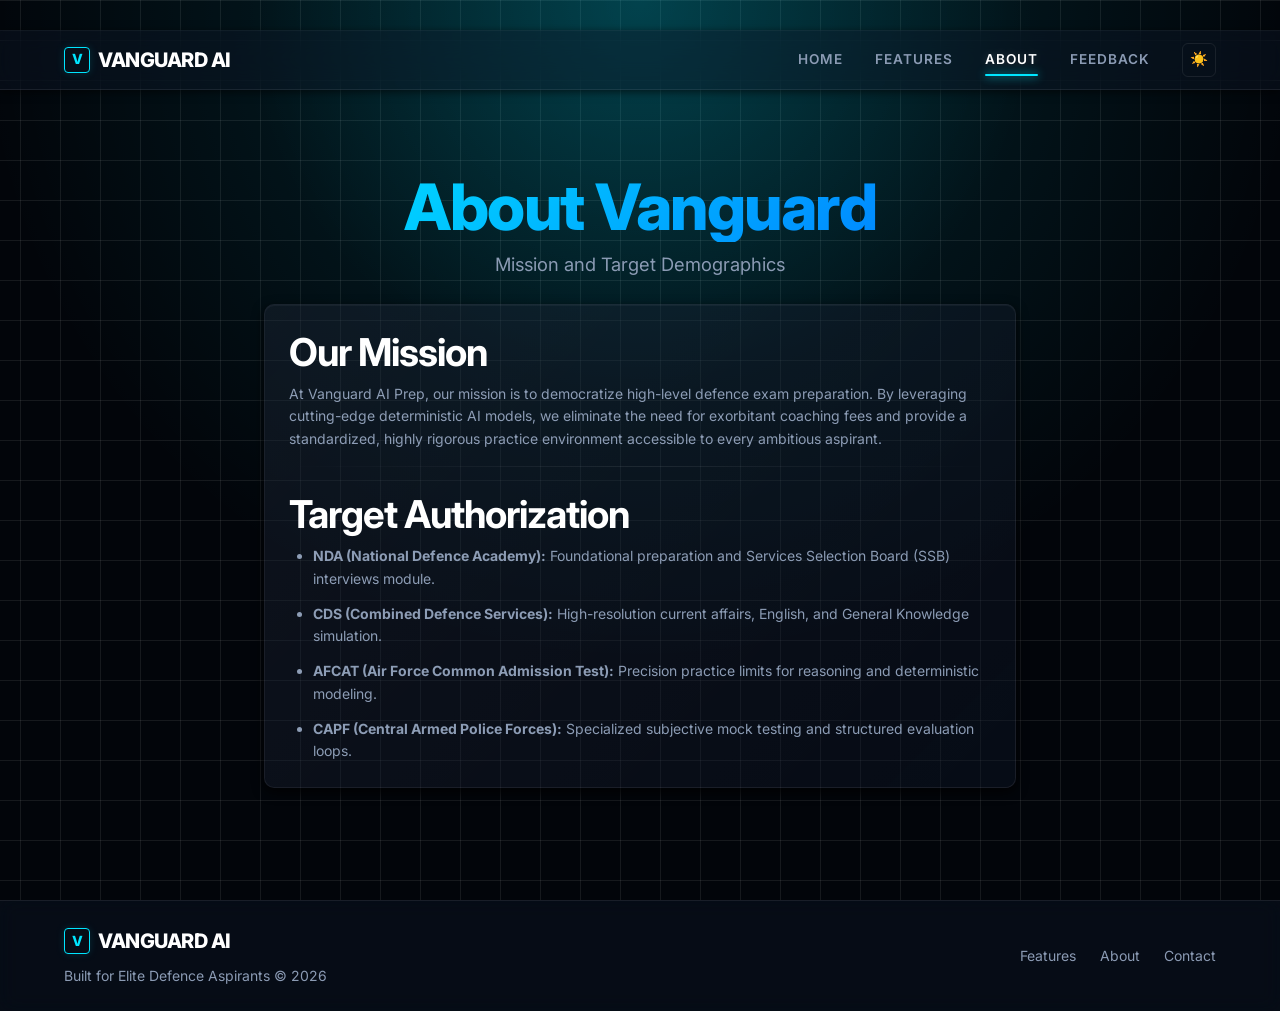
==== about.html @ e6aac175 "added full website files" ====
<!DOCTYPE html>
<html lang="en" data-theme="dark">
<head>
    <meta charset="UTF-8">
    <meta name="viewport" content="width=device-width, initial-scale=1.0">
    <title>About - Vanguard AI Prep</title>
    <link rel="preconnect" href="https://fonts.googleapis.com">
    <link rel="preconnect" href="https://fonts.gstatic.com" crossorigin>
    <link href="https://fonts.googleapis.com/css2?family=Inter:wght@400;500;600;700;800;900&display=swap" rel="stylesheet">
    <link rel="stylesheet" href="css/style.css">
    <link rel="stylesheet" href="css/components.css">
    <script>
        const theme = localStorage.getItem('vanguard_theme') || 'dark';
        document.documentElement.setAttribute('data-theme', theme);
    </script>
</head>
<body>
    <header class="navbar">
        <div class="container navbar-inner">
            <a href="index.html" class="logo">
                <span class="logo-icon">V</span> Vanguard AI
            </a>
            <div class="flex-center" style="gap: 2rem;">
                <nav class="nav-links">
                    <a href="index.html">Home</a>
                    <a href="features.html">Features</a>
                    <a href="about.html" class="active">About</a>
                    <a href="feedback.html">Feedback</a>
                </nav>
                <div class="flex-center" style="gap: 1rem;">
                    <button id="theme-toggle" class="theme-toggle-btn" aria-label="Toggle Dark/Light Mode">☀️</button>
                    <button class="menu-toggle" aria-label="Toggle menu" id="mobile-menu-btn">
                        <span></span><span></span><span></span>
                    </button>
                </div>
            </div>
        </div>
    </header>

    <nav class="nav-mobile" id="mobile-nav">
        <a href="index.html">Home</a>
        <a href="features.html">Features</a>
        <a href="about.html" class="active">About</a>
        <a href="feedback.html">Feedback</a>
    </nav>

    <main class="min-h-screen flex-center" style="padding-top: var(--space-xl); padding-bottom: var(--space-xl);">
        <div class="hero-glow"></div>
        <div class="container max-w-lg mx-auto fade-in-section">
            <h1 class="hero-title text-center text-gradient" style="margin-bottom: var(--space-xs);">About Vanguard</h1>
            <p class="hero-subtitle text-center">Mission and Target Demographics</p>

            <div class="card my-lg card-hover" style="margin-top: var(--space-md);">
                <h2>Our Mission</h2>
                <p class="text-muted mb-sm text-sm">At Vanguard AI Prep, our mission is to democratize high-level defence exam preparation. By leveraging cutting-edge deterministic AI models, we eliminate the need for exorbitant coaching fees and provide a standardized, highly rigorous practice environment accessible to every ambitious aspirant.</p>

                <div class="divider"></div>

                <h2 class="mt-md">Target Authorization</h2>
                <ul class="text-muted text-sm" style="list-style-position: outside; padding-left: 1.5rem; display: flex; flex-direction: column; gap: 0.8rem;">
                    <li><strong>NDA (National Defence Academy):</strong> Foundational preparation and Services Selection Board (SSB) interviews module.</li>
                    <li><strong>CDS (Combined Defence Services):</strong> High-resolution current affairs, English, and General Knowledge simulation.</li>
                    <li><strong>AFCAT (Air Force Common Admission Test):</strong> Precision practice limits for reasoning and deterministic modeling.</li>
                    <li><strong>CAPF (Central Armed Police Forces):</strong> Specialized subjective mock testing and structured evaluation loops.</li>
                </ul>
            </div>
        </div>
    </main>

    <footer class="footer mt-lg">
        <div class="container flex-between" style="flex-wrap: wrap; gap: var(--space-md);">
            <div>
                <a href="index.html" class="logo" style="margin-bottom: 0.5rem;">
                    <span class="logo-icon">V</span> Vanguard AI
                </a>
                <p class="text-muted text-sm border-0">Built for Elite Defence Aspirants &copy; 2026</p>
            </div>
            <div class="flex-center" style="gap: 1.5rem;">
                <a href="features.html" class="text-muted text-sm hover-underline">Features</a>
                <a href="about.html" class="text-muted text-sm hover-underline">About</a>
                <a href="feedback.html" class="text-muted text-sm hover-underline">Contact</a>
            </div>
        </div>
    </footer>
    <script src="js/main.js"></script>
</body>
</html>
---- css/style.css ----
/* Vanguard AI Prep - Premium Global Styles */

:root {
    /* Colors - Dark Mode Default (Premium Defence AI SaaS) */
    --color-primary: #040914; 
    --color-primary-light: rgba(16, 28, 49, 0.5); 
    --color-primary-lighter: rgba(26, 44, 73, 0.7);
    
    --color-accent: #00E5FF;
    --color-accent-hover: #33e9ff;
    --color-accent-glow: rgba(0, 229, 255, 0.6); 
    --color-accent-glow-subtle: rgba(0, 229, 255, 0.15); 
    
    --color-bg: #02050a;
    --color-bg-light: rgba(13, 23, 42, 0.4); 
    
    --color-text: #FFFFFF;
    --color-text-muted: #8B9BB4;
    
    --color-success: #10B981;
    --color-warning: #F59E0B;
    --color-error: #FF3366;
    
    --color-border: rgba(255, 255, 255, 0.08);
    --color-border-active: rgba(0, 229, 255, 0.5);
    
    --gradient-primary: linear-gradient(135deg, var(--color-accent) 0%, #0077FF 100%);
    
    /* Layered 3D Shadows for Dark Theme */
    --shadow-sm: 0 2px 8px rgba(0,0,0,0.6), inset 0 1px 1px rgba(255, 255, 255, 0.05);
    --shadow-md: 0 4px 12px rgba(0,0,0,0.8), inset 0 1px 1px rgba(255, 255, 255, 0.05);
    --shadow-lg: 0 15px 35px rgba(0,0,0,0.9), inset 0 1px 1px rgba(255, 255, 255, 0.05);
    
    /* Neon Glows */
    --glow-active: 0 0 15px var(--color-accent-glow-subtle), inset 0 0 10px rgba(0, 229, 255, 0.1);
    --glow-btn: 0 0 15px var(--color-accent-glow);

    /* Typography */
    --font-primary: 'Inter', -apple-system, BlinkMacSystemFont, "Segoe UI", Roboto, Helvetica, Arial, sans-serif;
    --font-mono: 'JetBrains Mono', 'Courier New', Courier, monospace;
    
    /* Spacing */
    --space-xs: 0.5rem;
    --space-sm: 1rem;
    --space-md: 1.5rem;
    --space-lg: 3rem;
    --space-xl: 5rem;
    --radius-sm: 6px;
    --radius-md: 10px;
    --radius-lg: 14px;
}

/* Light Theme Enhancements */
[data-theme="light"] {
    --color-primary: #F8FAFC; 
    --color-primary-light: rgba(255, 255, 255, 0.8);
    --color-primary-lighter: rgba(241, 245, 249, 0.9);
    
    --color-accent: #0077FF;
    --color-accent-hover: #0055CC;
    --color-accent-glow: rgba(0, 119, 255, 0.4); 
    --color-accent-glow-subtle: rgba(0, 119, 255, 0.1); 
    
    --color-bg: #F1F5F9;
    --color-bg-light: rgba(255, 255, 255, 0.6); 
    
    --color-text: #0F172A;
    --color-text-muted: #64748B;
    
    --color-border: rgba(0, 0, 0, 0.08);
    --color-border-active: rgba(0, 119, 255, 0.4);
    
    --shadow-sm: 0 2px 8px rgba(0,0,0,0.05), inset 0 1px 1px rgba(255, 255, 255, 1);
    --shadow-md: 0 4px 12px rgba(0,0,0,0.08), inset 0 1px 1px rgba(255, 255, 255, 1);
    --shadow-lg: 0 15px 35px rgba(0,0,0,0.1), inset 0 1px 1px rgba(255, 255, 255, 1);
    
    --glow-active: 0 0 15px var(--color-accent-glow-subtle), inset 0 0 10px rgba(0, 119, 255, 0.05);
}

/* Base Reset & Smooth Scroll */
html { scroll-behavior: smooth; }
*, *::before, *::after { box-sizing: border-box; margin: 0; padding: 0; }

body {
    font-family: var(--font-primary);
    background-color: var(--color-bg);
    color: var(--color-text);
    line-height: 1.6; /* Improved readability */
    -webkit-font-smoothing: antialiased;
    overflow-x: hidden;
    padding-top: 60px;
    
    /* Tech Grid Background (Adapts via CSS filters or transparency) */
    background-image: 
        radial-gradient(circle at 50% 0%, var(--color-accent-glow-subtle) 0%, transparent 60%),
        linear-gradient(var(--color-border) 1px, transparent 1px),
        linear-gradient(90deg, var(--color-border) 1px, transparent 1px);
    background-size: 100% 100%, 40px 40px, 40px 40px;
    background-attachment: fixed;
    background-position: top center;
    transition: background-color 0.4s ease, color 0.4s ease;
}

/* Utilities */
.container {
    width: 100%;
    max-width: 1200px;
    margin: 0 auto;
    padding: 0 var(--space-md);
    position: relative;
    z-index: 2;
}

.text-center { text-align: center; }
.text-left { text-align: left; }
.text-right { text-align: right; }
.text-accent { color: var(--color-accent); text-shadow: 0 0 8px var(--color-accent-glow-subtle); }
.text-gradient {
    background: var(--gradient-primary);
    -webkit-background-clip: text;
    -webkit-text-fill-color: transparent;
    background-clip: text;
}
.text-muted { color: var(--color-text-muted); }
.text-sm { font-size: 0.875rem; }
.font-mono { font-family: var(--font-mono); font-size: 0.9em; }
.font-weight-600 { font-weight: 600; }

.bg-light { background-color: var(--color-bg-light); backdrop-filter: blur(10px); -webkit-backdrop-filter: blur(10px); }

.mt-sm { margin-top: var(--space-sm); }
.mt-md { margin-top: var(--space-md); }
.mt-lg { margin-top: var(--space-lg); }
.mb-xs { margin-bottom: var(--space-xs); }
.mb-sm { margin-bottom: var(--space-sm); }
.mb-md { margin-bottom: var(--space-md); }
.mb-lg { margin-bottom: var(--space-lg); }
.mb-xl { margin-bottom: var(--space-xl); }

.mx-auto { margin-left: auto; margin-right: auto; }
.max-w-lg { max-width: 800px; }

.section { padding: var(--space-lg) 0; position: relative; }

.min-h-screen { min-height: calc(100vh - 60px); display: flex; flex-direction: column; }

.flex-center { display: flex; align-items: center; justify-content: center; }
.flex-between { display: flex; align-items: center; justify-content: space-between; }

/* Premium Typography Hierarchy */
h1 { font-weight: 800; font-size: clamp(2.5rem, 5vw, 4rem); line-height: 1.1; margin-bottom: var(--space-xs); letter-spacing: -1.5px; }
h2 { font-weight: 700; font-size: clamp(1.8rem, 3vw, 2.5rem); line-height: 1.2; margin-bottom: var(--space-xs); letter-spacing: -1px; }
h3 { font-weight: 600; font-size: 1.5rem; line-height: 1.3; margin-bottom: var(--space-xs); letter-spacing: -0.5px; }
h4, h5, h6 { font-weight: 600; line-height: 1.4; margin-bottom: var(--space-xs); }

a { text-decoration: none; color: inherit; transition: color 0.2s ease, text-shadow 0.2s ease; }

/* Layouts */
.grid { display: grid; gap: var(--space-md); }
.grid-2 { grid-template-columns: 1fr; }
.grid-3 { grid-template-columns: 1fr; }
.grid-4 { grid-template-columns: 1fr; }

@media (min-width: 768px) {
    .grid-2 { grid-template-columns: repeat(2, 1fr); }
    .grid-3 { grid-template-columns: repeat(3, 1fr); }
    .grid-4 { grid-template-columns: repeat(2, 1fr); }
}

@media (min-width: 1024px) {
    .grid-4 { grid-template-columns: repeat(4, 1fr); }
}

.split-layout { display: flex; flex-direction: column; gap: var(--space-md); }
@media (min-width: 768px) {
    .split-layout { flex-direction: row; align-items: stretch; }
    .split-col { flex: 1; }
}
.align-center { align-items: center; }

/* Interactivity & Animations */
.fade-in-section {
    opacity: 0;
    transform: translateY(15px);
    transition: opacity 0.6s ease-out, transform 0.6s cubic-bezier(0.2, 0.8, 0.2, 1);
    will-change: opacity, transform;
}
.fade-in-section.is-visible {
    opacity: 1;
    transform: none;
}

/* Dividers */
.divider {
    height: 1px;
    background: linear-gradient(90deg, transparent, var(--color-border), transparent);
    width: 100%;
}
.border-top { border-top: 1px solid var(--color-border); }
---- css/components.css ----
/* Vanguard AI Prep - Premium Components */

/* System Status Bar */
.system-status-bar { width: 100%; height: 30px; background: var(--color-primary-light); backdrop-filter: blur(12px); border-bottom: 1px solid var(--color-border); display: flex; align-items: center; justify-content: space-between; padding: 0 var(--space-md); font-size: 0.75rem; font-family: var(--font-mono); color: var(--color-text-muted); letter-spacing: 1px; text-transform: uppercase; z-index: 1001; position: fixed; top: 0; left: 0; right: 0; box-shadow: 0 1px 10px rgba(0,0,0,0.2); }
.status-indicator { display: flex; align-items: center; gap: 8px; font-weight: 600; color: var(--color-accent); text-shadow: 0 0 5px var(--color-accent-glow); }
.status-dot { width: 8px; height: 8px; border-radius: 50%; background: var(--color-accent); box-shadow: 0 0 8px var(--color-accent); animation: pulse-slow 2s infinite; }
@keyframes pulse-slow { 0%, 100% { transform: scale(1); opacity: 0.8; } 50% { transform: scale(1.2); opacity: 1; box-shadow: 0 0 12px var(--color-accent); } }

/* Navbar */
.navbar { position: fixed; top: 30px; left: 0; right: 0; height: 60px; background-color: var(--color-bg-light); backdrop-filter: blur(16px); -webkit-backdrop-filter: blur(16px); border-bottom: 1px solid var(--color-border); z-index: 1000; display: flex; align-items: center; transition: background-color 0.3s ease, border-color 0.3s ease; box-shadow: var(--shadow-sm); }
.navbar-inner { display: flex; justify-content: space-between; align-items: center; width: 100%; }

.logo { font-size: 1.25rem; font-weight: 800; color: var(--color-text); display: flex; align-items: center; gap: 0.5rem; letter-spacing: -0.5px; text-transform: uppercase; }
.logo-icon { width: 26px; height: 26px; background: transparent; border: 1px solid var(--color-accent); border-radius: 4px; display: flex; align-items: center; justify-content: center; color: var(--color-accent); font-size: 14px; box-shadow: 0 0 8px var(--color-accent-glow-subtle); }

.nav-links { display: none; gap: 2rem; align-items: center; }
@media (min-width: 768px) { .nav-links { display: flex; } }
.nav-links a { font-weight: 600; font-size: 0.85rem; color: var(--color-text-muted); position: relative; text-transform: uppercase; letter-spacing: 1px; transition: color 0.3s ease; }
.nav-links a:hover, .nav-links a.active { color: var(--color-text); text-shadow: 0 0 10px rgba(255,255,255,0.2); }
.nav-links a.active::after { content: ''; position: absolute; bottom: -6px; left: 0; width: 100%; height: 2px; background: var(--color-accent); border-radius: 2px; box-shadow: 0 0 10px var(--color-accent); }

.menu-toggle { display: flex; background: transparent; border: none; cursor: pointer; width: 22px; height: 20px; flex-direction: column; justify-content: space-around; padding: 0; }
.menu-toggle span { display: block; width: 100%; height: 2px; background-color: var(--color-accent); transition: all 0.3s ease; }
@media (min-width: 768px) { .menu-toggle { display: none; } }
.nav-mobile { position: fixed; top: 90px; left: 0; right: 0; bottom: 0; background: var(--color-bg-light); backdrop-filter: blur(20px); padding: var(--space-md); display: flex; flex-direction: column; gap: 1rem; transform: translateY(-10px); opacity: 0; pointer-events: none; transition: all 0.3s ease; z-index: 999; }
.nav-mobile.open { transform: translateY(0); opacity: 1; pointer-events: auto; }
.nav-mobile a { font-weight: 600; font-size: 1.1rem; color: var(--color-text); padding: 0.5rem 0; border-bottom: 1px solid var(--color-border); text-transform: uppercase; letter-spacing: 2px; }

/* Theme Toggle (Re-activated) */
.theme-toggle-btn { background: transparent; border: 1px solid var(--color-border); color: var(--color-text); width: 34px; height: 34px; border-radius: var(--radius-sm); display: flex; align-items: center; justify-content: center; cursor: pointer; transition: all 0.2s ease; font-size: 0.9rem; }
.theme-toggle-btn:hover { background: var(--color-primary-light); border-color: var(--color-accent); box-shadow: inset 0 0 10px var(--color-accent-glow-subtle); color: var(--color-accent); transform: scale(1.05); }

/* Buttons */
.btn { display: inline-flex; align-items: center; justify-content: center; gap: 0.5rem; padding: 0.6rem 1.4rem; border-radius: var(--radius-sm); font-weight: 600; font-size: 0.85rem; text-transform: uppercase; letter-spacing: 1px; cursor: pointer; transition: all 0.3s cubic-bezier(0.2, 0.8, 0.2, 1); border: 1px solid transparent; box-shadow: var(--shadow-sm); }
.btn-primary { background: var(--color-primary-light); color: var(--color-accent); border: 1px solid var(--color-accent); backdrop-filter: blur(8px); }
.btn-primary:hover { font-weight: 700; color: #fff; background: var(--color-accent); box-shadow: var(--glow-btn); transform: scale(1.03) translateY(-1px); }
.btn-outline { background-color: transparent; color: var(--color-text); border: 1px solid var(--color-border); }
.btn-outline:hover { background-color: var(--color-primary-light); border-color: var(--color-accent); color: var(--color-accent); box-shadow: inset 0 0 10px var(--color-accent-glow-subtle); transform: scale(1.02); }
.btn-sm { padding: 0.5rem 1rem; font-size: 0.75rem; }
.btn-lg { padding: 0.8rem 1.8rem; font-size: 1rem; letter-spacing: 1.5px; }

/* Cards & Glassmorphism Depth */
.card { background: var(--color-bg-light); backdrop-filter: blur(12px); -webkit-backdrop-filter: blur(12px); border: 1px solid var(--color-border); border-radius: var(--radius-md); padding: var(--space-md); position: relative; overflow: hidden; box-shadow: var(--shadow-md); transition: all 0.3s cubic-bezier(0.2, 0.8, 0.2, 1); }
.card::before { content: ''; position: absolute; inset: 0; background: linear-gradient(135deg, rgba(255,255,255,0.03) 0%, transparent 100%); pointer-events: none; }
.card-hover { cursor: pointer; }
.card-hover:hover { transform: translateY(-4px) scale(1.01); border-color: var(--color-accent); box-shadow: var(--shadow-lg), var(--glow-active); background: var(--color-primary-lighter); }

/* AUTHENTICATION & ONBOARDING MODALS */
.auth-overlay { position: fixed; inset: 0; background: rgba(0, 0, 0, 0.8); backdrop-filter: blur(10px); z-index: 9999; display: flex; align-items: center; justify-content: center; opacity: 1; transition: opacity 0.3s ease; }
.auth-overlay.hidden { opacity: 0; pointer-events: none; }
.auth-modal { width: 100%; max-width: 500px; position: relative; margin: var(--space-md); animation: modal-pop 0.4s cubic-bezier(0.2, 0.8, 0.2, 1); background: var(--color-primary-light); border: 1px solid var(--color-accent); box-shadow: var(--shadow-lg), var(--glow-btn); }
@keyframes modal-pop { 0% { opacity: 0; transform: scale(0.95) translateY(20px); } }
.modal-close { position: absolute; top: var(--space-sm); right: var(--space-sm); background: transparent; border: none; color: var(--color-text-muted); padding: 5px 10px; cursor: pointer; font-size: 1.2rem; transition: color 0.2s ease; border-radius: var(--radius-sm); }
.modal-close:hover { color: var(--color-error); background: rgba(255,51,102,0.1); }
.onboarding-progress { display: flex; gap: 10px; justify-content: center; margin-bottom: var(--space-md); }
.progress-step { height: 4px; flex: 1; background: var(--color-border); border-radius: 2px; transition: background 0.3s ease; }
.progress-step.active { background: var(--color-accent); box-shadow: 0 0 8px var(--color-accent-glow); }

/* User Personalization Section */
.user-welcome-section { background: var(--color-bg-light); border: 1px solid var(--color-border); border-radius: var(--radius-md); padding: var(--space-md); margin-bottom: var(--space-md); display: flex; flex-direction: column; gap: var(--space-sm); }
@media (min-width: 768px) { .user-welcome-section { flex-direction: row; justify-content: space-between; align-items: center; } }
.user-meta-tags { display: flex; gap: var(--space-xs); flex-wrap: wrap; }
.tag { font-family: var(--font-mono); font-size: 0.75rem; padding: 4px 8px; border: 1px solid var(--color-border); border-radius: var(--radius-sm); background: rgba(255,255,255,0.05); color: var(--color-text-muted); letter-spacing: 0.5px; }
.tag.target { color: var(--color-accent); border-color: var(--color-accent); background: rgba(0,229,255,0.1); box-shadow: inset 0 0 5px var(--color-accent-glow-subtle); }

/* Dashboard Layout */
.dashboard-layout { display: flex; flex-direction: column; gap: var(--space-md); }
@media (min-width: 1024px) { .dashboard-layout { flex-direction: row; align-items: flex-start; } }
.dashboard-sidebar { width: 100%; display: flex; flex-direction: column; gap: var(--space-xs); }
@media (min-width: 1024px) { .dashboard-sidebar { width: 280px; flex-shrink: 0; } }

/* Main Panels - Glass Floating Modules */
.dashboard-panel { flex: 1; background: var(--color-primary-light); backdrop-filter: blur(16px); -webkit-backdrop-filter: blur(16px); border: 1px solid var(--color-border); border-radius: var(--radius-md); min-height: 550px; display: flex; flex-direction: column; overflow: hidden; box-shadow: var(--shadow-lg); transition: border-color 0.3s ease; }
.dashboard-panel:focus-within { border-color: var(--color-border-active); box-shadow: var(--shadow-lg), 0 0 20px var(--color-accent-glow-subtle); }
.panel-header { padding: var(--space-sm) var(--space-md); border-bottom: 1px solid var(--color-border); display: flex; align-items: center; justify-content: space-between; background: rgba(0,0,0,0.2); }
.panel-body { padding: var(--space-md); flex: 1; display: flex; flex-direction: column; gap: var(--space-md); background: transparent; }
@media (min-width: 768px) { .panel-body { flex-direction: row; } }

/* Sidebar Module Items */
.module-item { padding: var(--space-sm) var(--space-md); border: 1px solid transparent; border-radius: var(--radius-sm); background: transparent; cursor: pointer; transition: all 0.2s cubic-bezier(0.2, 0.8, 0.2, 1); display: flex; align-items: center; justify-content: space-between; gap: var(--space-sm); color: var(--color-text-muted); position: relative; overflow: hidden; }
.module-item::before { content: ''; position: absolute; left: 0; top: 0; bottom: 0; width: 0; background: var(--color-accent); transition: width 0.2s ease; opacity: 0; box-shadow: 0 0 10px var(--color-accent); }
.module-item:hover { background: rgba(255,255,255,0.03); color: var(--color-text); transform: translateX(4px); }
.module-item.active { background: rgba(0, 229, 255, 0.05); color: var(--color-accent); text-shadow: 0 0 8px var(--color-accent-glow-subtle); border-color: rgba(0, 229, 255, 0.2); font-weight: 600; box-shadow: inset 15px 0 25px -15px var(--color-accent-glow); }
.module-item.active::before { width: 3px; opacity: 1; }
.module-title { display: flex; align-items: center; gap: 0.8rem; font-size: 0.9rem; letter-spacing: 0.5px; text-transform: uppercase; margin: 0; }

/* Icons */
.icon-wrapper { width: 24px; height: 24px; background: transparent; display: flex; align-items: center; justify-content: center; font-size: 14px; flex-shrink: 0; transition: transform 0.3s ease; }
.module-item:hover .icon-wrapper { transform: scale(1.1); color: var(--color-accent); text-shadow: 0 0 10px var(--color-accent); }
.icon-wrapper.lg { width: 44px; height: 44px; font-size: 22px; background: rgba(0, 229, 255, 0.05); border: 1px solid var(--color-border); border-radius: var(--radius-sm); box-shadow: inset 0 0 10px var(--color-accent-glow-subtle); }
.module-icon { width: 48px; height: 48px; font-size: 24px; }

/* Hero Section */
.hero-wrapper { position: relative; overflow: hidden; padding-top: 100px; padding-bottom: 40px; }
.hero-glow { position: absolute; top: 0; left: 50%; transform: translateX(-50%); width: 800px; height: 400px; background: radial-gradient(ellipse at top, var(--color-accent-glow-subtle) 0%, transparent 70%); z-index: -1; pointer-events: none; }
.hero-subtitle { font-size: clamp(1rem, 1.5vw, 1.15rem); color: var(--color-text-muted); max-width: 650px; margin: 0 auto var(--space-md); line-height: 1.6; }
.trust-line { font-family: var(--font-mono); font-size: 0.8rem; text-transform: uppercase; letter-spacing: 2px; color: var(--color-accent); margin-bottom: var(--space-sm); display: flex; align-items: center; justify-content: center; gap: 0.8rem; text-shadow: 0 0 8px var(--color-accent-glow); }
.trust-line::before, .trust-line::after { content: ''; height: 1px; width: 40px; background: linear-gradient(90deg, transparent, var(--color-accent), transparent); opacity: 0.5; }

/* Forms */
.form-group { margin-bottom: var(--space-sm); text-align: left; }
.form-label { display: block; font-weight: 600; margin-bottom: 0.4rem; font-size: 0.75rem; color: var(--color-text-muted); text-transform: uppercase; letter-spacing: 1px; font-family: var(--font-mono); }
.form-control { width: 100%; padding: 0.8rem; border: 1px solid var(--color-border); border-radius: var(--radius-sm); font-family: var(--font-primary); font-size: 0.95rem; color: var(--color-text); background-color: rgba(0,0,0,0.2); transition: all 0.3s ease; box-shadow: inset 0 2px 4px rgba(0,0,0,0.1); }
.form-control::placeholder { color: rgba(100, 116, 139, 0.6); }
.form-control:focus { outline: none; border-color: var(--color-accent); box-shadow: inset 0 2px 4px rgba(0,0,0,0.2), 0 0 0 1px var(--color-accent-glow); background-color: rgba(0, 229, 255, 0.02); }

/* Panel Splits */
.panel-input-side { flex: 1; display: flex; flex-direction: column; padding-right: var(--space-md); border-right: 1px solid var(--color-border); }
.panel-output-side { flex: 1; display: flex; flex-direction: column; padding-left: var(--space-md); }

@media (max-width: 767px) {
    .panel-input-side { padding-right: 0; border-right: none; border-bottom: 1px solid var(--color-border); padding-bottom: var(--space-md); }
    .panel-output-side { padding-left: 0; padding-top: var(--space-md); }
}

/* AI Output Console (Terminal Style) */
.output-area { background-color: rgba(0,0,0,0.3); border: 1px solid var(--color-border); border-radius: var(--radius-sm); padding: var(--space-md); flex: 1; overflow-y: auto; font-size: 0.85rem; display: flex; flex-direction: column; font-family: var(--font-mono); color: var(--color-text); position: relative; box-shadow: inset 0 4px 15px rgba(0,0,0,0.2); }
.output-area.active-processing { border-color: var(--color-border-active); box-shadow: inset 0 4px 15px rgba(0,0,0,0.2), 0 0 10px var(--color-accent-glow-subtle); }
.output-area.empty { justify-content: center; align-items: center; color: rgba(100, 116, 139, 0.5); }

/* JSON Styling in Terminal */
.json-key { color: var(--color-text-muted); font-weight: 500; }
.json-string { color: var(--color-success); }
.json-number { color: var(--color-warning); }
.json-boolean { color: var(--color-error); }
.json-null { color: var(--color-text-muted); font-style: italic; }

pre { margin: 0; white-space: pre-wrap; word-wrap: break-word; line-height: 1.6; }

/* Intelligence Report Formatting (Injected via JS) */
.report-heading { color: var(--color-accent); font-weight: 800; font-size: 1rem; margin-bottom: 8px; border-bottom: 1px solid var(--color-border); padding-bottom: 4px; display: block; letter-spacing: 1px; }
.report-bullet { display: block; margin-bottom: 6px; padding-left: 12px; position: relative; }
.report-bullet::before { content: '>'; position: absolute; left: 0; color: var(--color-accent); }
.report-text { display: block; margin-bottom: 12px; color: var(--color-text); }
.report-meta { display: flex; justify-content: space-between; font-size: 0.75rem; color: var(--color-text-muted); border-bottom: 1px dashed var(--color-border); padding-bottom: 4px; margin-bottom: 12px; }

/* Futuristic Loaders */
.futuristic-loader-container { display: flex; flex-direction: column; align-items: center; justify-content: center; gap: 1.5rem; height: 100%; color: var(--color-accent); animation: pulse-opacity 1.5s infinite alternate; }
@keyframes pulse-opacity { 0% { opacity: 0.6; } 100% { opacity: 1; text-shadow: 0 0 10px var(--color-accent-glow); } }

.hex-spinner { width: 44px; height: 44px; position: relative; }
.hex-spinner::before, .hex-spinner::after { content: ''; position: absolute; inset: 0; border: 2px solid transparent; border-top-color: var(--color-accent); border-bottom-color: var(--color-accent); border-radius: 50%; opacity: 0.8; animation: spin-fast 1s ease-in-out infinite; }
.hex-spinner::after { border-color: transparent; border-left-color: var(--color-accent); border-right-color: var(--color-accent); animation: spin-slow 1.5s linear infinite reverse; opacity: 0.4; }

@keyframes spin-fast { to { transform: rotate(360deg); } }
@keyframes spin-slow { to { transform: rotate(360deg); } }

.loader-text { font-family: var(--font-mono); font-size: 0.85rem; letter-spacing: 2px; text-transform: uppercase; display: flex; align-items: center; gap: 4px; }
.loader-dots::after { content: ''; animation: dots 1.5s infinite steps(4); }
@keyframes dots { 0% { content: ''; } 25% { content: '.'; } 50% { content: '..'; } 75% { content: '...'; } 100% { content: ''; } }

/* Badges */
.badge { display: inline-flex; align-items: center; padding: 2px 8px; border-radius: 4px; font-size: 0.65rem; font-weight: 700; text-transform: uppercase; font-family: var(--font-mono); letter-spacing: 1px; }
.badge-beta { background: rgba(0, 229, 255, 0.1); color: var(--color-accent); border: 1px solid var(--color-accent); box-shadow: inset 0 0 5px var(--color-accent-glow); }

/* Footer */
.footer { padding: var(--space-md) 0; border-top: 1px solid var(--color-border); background-color: var(--color-bg-light); margin-top: auto; backdrop-filter: blur(10px); }
/* Output Utilities & Toggles */
.panel-actions { display: flex; justify-content: space-between; align-items: center; border-bottom: 1px solid var(--color-border); padding-bottom: var(--space-xs); margin-bottom: var(--space-sm); }
.action-toggles { display: flex; gap: 4px; background: rgba(0,0,0,0.3); padding: 4px; border-radius: var(--radius-sm); border: 1px solid var(--color-border); }
.toggle-btn { background: transparent; border: none; color: var(--color-text-muted); font-size: 0.70rem; padding: 4px 8px; border-radius: 4px; cursor: pointer; text-transform: uppercase; font-family: var(--font-mono); font-weight: 600; transition: all 0.2s; }
.toggle-btn.active { background: var(--color-accent); color: #fff; box-shadow: 0 0 5px var(--color-accent-glow); }
.utility-btns { display: flex; gap: 8px; }

/* Structured Output UI */
.output-card { background: rgba(255,255,255,0.02); border: 1px solid var(--color-border); border-radius: var(--radius-sm); padding: var(--space-sm) var(--space-md); margin-bottom: var(--space-md); position: relative; overflow: hidden; }
.output-card::before { content: ''; position: absolute; left: 0; top: 0; bottom: 0; width: 3px; background: var(--color-accent); }
.output-headline { font-size: 1.1rem; color: var(--color-text); margin-bottom: var(--space-xs); line-height: 1.4; display: flex; justify-content: space-between; }
.output-meta { font-size: 0.75rem; color: var(--color-accent); font-family: var(--font-mono); display: block; margin-bottom: var(--space-xs); text-transform: uppercase; letter-spacing: 1px; }

/* Specific Modules */
.correct-answer { background: rgba(16, 185, 129, 0.1); border: 1px solid var(--color-success); border-radius: var(--radius-sm); padding: var(--space-xs) var(--space-sm); color: var(--color-success); font-weight: 600; margin: var(--space-xs) 0; }
.olq-tag { display: inline-block; font-size: 0.7rem; font-family: var(--font-mono); padding: 2px 6px; background: rgba(0, 229, 255, 0.1); border: 1px solid var(--color-accent); color: var(--color-accent); border-radius: 4px; margin-right: 4px; margin-bottom: 4px; }
.olq-tag.weak { color: var(--color-error); border-color: var(--color-error); background: rgba(239, 68, 68, 0.1); }
.evaluation-block { border-left: 2px solid var(--color-border); padding-left: var(--space-sm); margin: var(--space-xs) 0 var(--space-sm) 0; }
.plan-day-card { border: 1px dashed var(--color-border); border-radius: var(--radius-sm); padding: var(--space-sm); margin-bottom: var(--space-sm); background: rgba(0,0,0,0.1); transition: border-color 0.2s ease; }
.plan-day-card:hover { border-color: var(--color-accent); }

/* Toasts */
.toast-container { position: fixed; bottom: 20px; right: 20px; display: flex; flex-direction: column; gap: 10px; z-index: 10000; }
.toast { background: var(--color-primary-lighter); backdrop-filter: blur(10px); border: 1px solid var(--color-success); color: var(--color-success); padding: 12px 24px; border-radius: var(--radius-sm); box-shadow: 0 4px 12px rgba(0,0,0,0.4), inset 0 0 10px rgba(16, 185, 129, 0.2); font-family: var(--font-mono); font-size: 0.8rem; text-transform: uppercase; font-weight: 600; transform: translateX(120%); transition: transform 0.4s cubic-bezier(0.2, 0.8, 0.2, 1); }
.toast.show { transform: translateX(0); }
.toast.error { border-color: var(--color-error); color: var(--color-error); box-shadow: inset 0 0 10px rgba(239, 68, 68, 0.2); }

/* Keep hidden overrides last */
.hidden { display: none !important; }
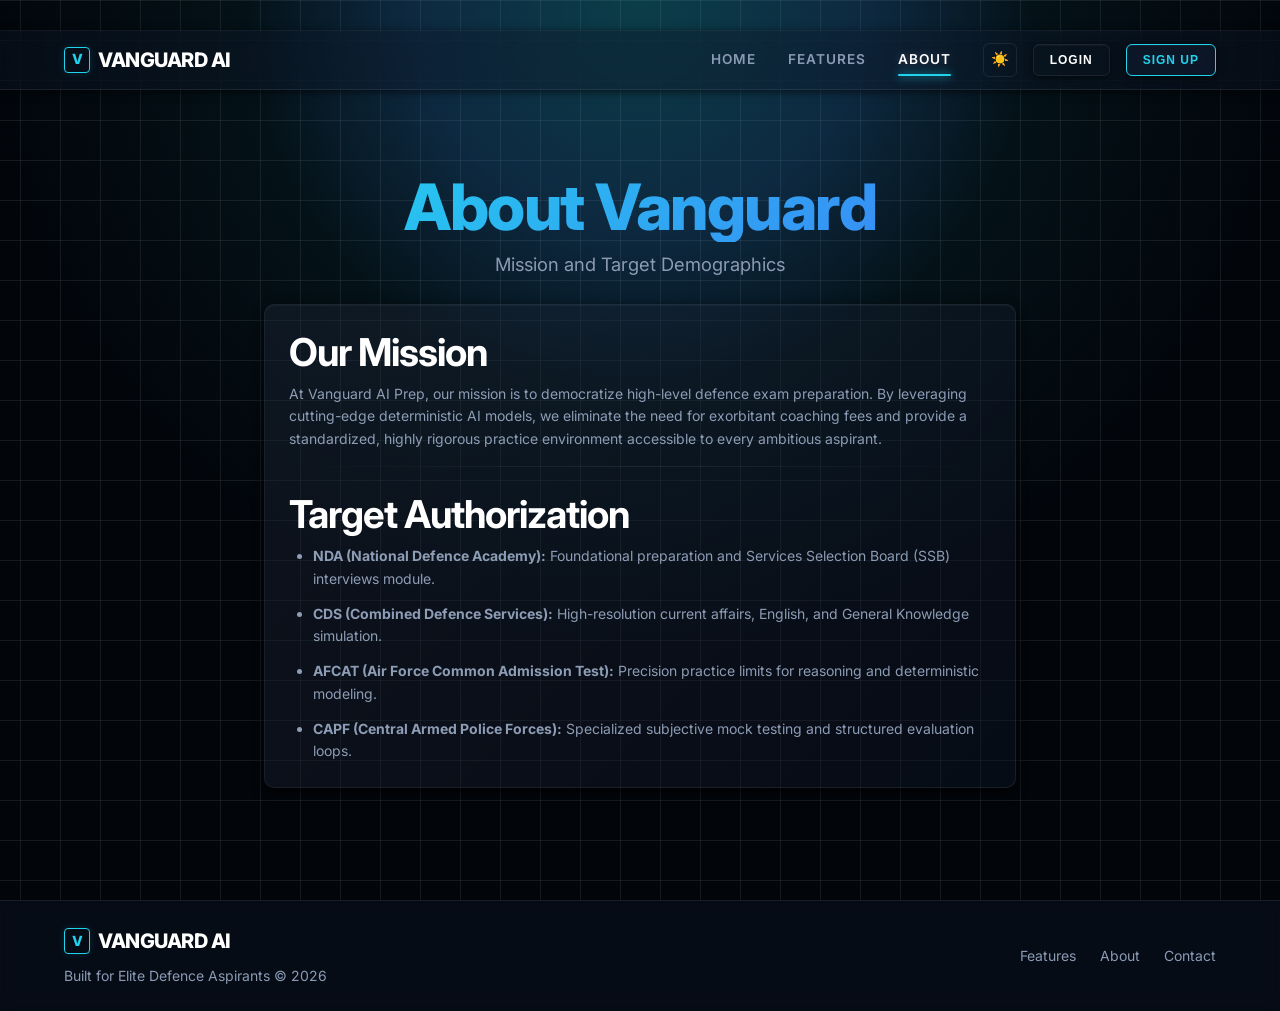
==== commit e826882c: "Final UI + Theme Upgrade + UX Fixes" ====
--- a/about.html
+++ b/about.html
@@ -20,28 +20,14 @@
             <a href="index.html" class="logo">
                 <span class="logo-icon">V</span> Vanguard AI
             </a>
-            <div class="flex-center" style="gap: 2rem;">
-                <nav class="nav-links">
-                    <a href="index.html">Home</a>
-                    <a href="features.html">Features</a>
-                    <a href="about.html" class="active">About</a>
-                    <a href="feedback.html">Feedback</a>
-                </nav>
-                <div class="flex-center" style="gap: 1rem;">
-                    <button id="theme-toggle" class="theme-toggle-btn" aria-label="Toggle Dark/Light Mode">☀️</button>
-                    <button class="menu-toggle" aria-label="Toggle menu" id="mobile-menu-btn">
-                        <span></span><span></span><span></span>
-                    </button>
-                </div>
+            <div id="nav-container" class="flex-center" style="gap: 2rem;">
+                <!-- Dynamically injected via JS -->
             </div>
         </div>
     </header>
 
     <nav class="nav-mobile" id="mobile-nav">
-        <a href="index.html">Home</a>
-        <a href="features.html">Features</a>
-        <a href="about.html" class="active">About</a>
-        <a href="feedback.html">Feedback</a>
+        <!-- Dynamically injected via JS -->
     </nav>
 
     <main class="min-h-screen flex-center" style="padding-top: var(--space-xl); padding-bottom: var(--space-xl);">
--- a/css/style.css
+++ b/css/style.css
@@ -2,14 +2,29 @@
 
 :root {
     /* Colors - Dark Mode Default (Premium Defence AI SaaS) */
-    --color-primary: #040914; 
-    --color-primary-light: rgba(16, 28, 49, 0.5); 
-    --color-primary-lighter: rgba(26, 44, 73, 0.7);
-    
-    --color-accent: #00E5FF;
-    --color-accent-hover: #33e9ff;
-    --color-accent-glow: rgba(0, 229, 255, 0.6); 
-    --color-accent-glow-subtle: rgba(0, 229, 255, 0.15); 
+    --color-surface: #040914; 
+    --color-surface-light: rgba(16, 28, 49, 0.5); 
+    --color-surface-lighter: rgba(26, 44, 73, 0.7);
+    
+    --color-primary: #22d3ee;
+    --color-secondary: #22c55e;
+    --color-accent: #3b82f6;
+
+    --color-primary-glow: rgba(34, 211, 238, 0.6); 
+    --color-primary-glow-subtle: rgba(34, 211, 238, 0.15); 
+    --color-secondary-glow: rgba(34, 197, 94, 0.6);
+    --color-secondary-glow-subtle: rgba(34, 197, 94, 0.15);
+    --color-accent-glow: rgba(59, 130, 246, 0.6);
+    --color-accent-glow-subtle: rgba(59, 130, 246, 0.15);
+    
+    /* Trust Badge */
+    --badge-bg: rgba(255, 215, 0, 0.1);
+    --badge-text: #facc15;
+    --badge-border: rgba(255, 215, 0, 0.4);
+    
+    /* System Status Bar */
+    --sys-text: rgba(255, 255, 255, 0.7);
+    --sys-accent: var(--color-secondary);
     
     --color-bg: #02050a;
     --color-bg-light: rgba(13, 23, 42, 0.4); 
@@ -17,14 +32,14 @@
     --color-text: #FFFFFF;
     --color-text-muted: #8B9BB4;
     
-    --color-success: #10B981;
-    --color-warning: #F59E0B;
-    --color-error: #FF3366;
+    --color-success: var(--color-secondary);
+    --color-warning: #facc15;
+    --color-error: #ef4444;
     
     --color-border: rgba(255, 255, 255, 0.08);
-    --color-border-active: rgba(0, 229, 255, 0.5);
-    
-    --gradient-primary: linear-gradient(135deg, var(--color-accent) 0%, #0077FF 100%);
+    --color-border-active: rgba(34, 211, 238, 0.5);
+    
+    --gradient-primary: linear-gradient(135deg, var(--color-primary) 0%, var(--color-accent) 100%);
     
     /* Layered 3D Shadows for Dark Theme */
     --shadow-sm: 0 2px 8px rgba(0,0,0,0.6), inset 0 1px 1px rgba(255, 255, 255, 0.05);
@@ -32,8 +47,8 @@
     --shadow-lg: 0 15px 35px rgba(0,0,0,0.9), inset 0 1px 1px rgba(255, 255, 255, 0.05);
     
     /* Neon Glows */
-    --glow-active: 0 0 15px var(--color-accent-glow-subtle), inset 0 0 10px rgba(0, 229, 255, 0.1);
-    --glow-btn: 0 0 15px var(--color-accent-glow);
+    --glow-active: 0 0 15px var(--color-primary-glow-subtle), inset 0 0 10px rgba(34, 211, 238, 0.1);
+    --glow-btn: 0 0 15px var(--color-primary-glow);
 
     /* Typography */
     --font-primary: 'Inter', -apple-system, BlinkMacSystemFont, "Segoe UI", Roboto, Helvetica, Arial, sans-serif;
@@ -52,14 +67,29 @@
 
 /* Light Theme Enhancements */
 [data-theme="light"] {
-    --color-primary: #F8FAFC; 
-    --color-primary-light: rgba(255, 255, 255, 0.8);
-    --color-primary-lighter: rgba(241, 245, 249, 0.9);
-    
-    --color-accent: #0077FF;
-    --color-accent-hover: #0055CC;
-    --color-accent-glow: rgba(0, 119, 255, 0.4); 
-    --color-accent-glow-subtle: rgba(0, 119, 255, 0.1); 
+    --color-surface: #F8FAFC; 
+    --color-surface-light: rgba(255, 255, 255, 0.8);
+    --color-surface-lighter: rgba(241, 245, 249, 0.9);
+    
+    --color-primary: #0891b2;
+    --color-secondary: #16a34a;
+    --color-accent: #2563eb;
+    
+    --color-primary-glow: rgba(8, 145, 178, 0.4); 
+    --color-primary-glow-subtle: rgba(8, 145, 178, 0.1);
+    --color-secondary-glow: rgba(22, 163, 74, 0.4);
+    --color-secondary-glow-subtle: rgba(22, 163, 74, 0.1);
+    --color-accent-glow: rgba(37, 99, 235, 0.4);
+    --color-accent-glow-subtle: rgba(37, 99, 235, 0.1);
+    
+    /* Trust Badge */
+    --badge-bg: rgba(0, 0, 0, 0.05);
+    --badge-text: #1e293b;
+    --badge-border: rgba(0, 0, 0, 0.15);
+    
+    /* System Status Bar */
+    --sys-text: #334155;
+    --sys-accent: var(--color-secondary);
     
     --color-bg: #F1F5F9;
     --color-bg-light: rgba(255, 255, 255, 0.6); 
@@ -67,14 +97,18 @@
     --color-text: #0F172A;
     --color-text-muted: #64748B;
     
+    --color-success: var(--color-secondary);
+    --color-warning: #ca8a04;
+    --color-error: #dc2626;
+    
     --color-border: rgba(0, 0, 0, 0.08);
-    --color-border-active: rgba(0, 119, 255, 0.4);
+    --color-border-active: rgba(8, 145, 178, 0.4);
     
     --shadow-sm: 0 2px 8px rgba(0,0,0,0.05), inset 0 1px 1px rgba(255, 255, 255, 1);
     --shadow-md: 0 4px 12px rgba(0,0,0,0.08), inset 0 1px 1px rgba(255, 255, 255, 1);
     --shadow-lg: 0 15px 35px rgba(0,0,0,0.1), inset 0 1px 1px rgba(255, 255, 255, 1);
     
-    --glow-active: 0 0 15px var(--color-accent-glow-subtle), inset 0 0 10px rgba(0, 119, 255, 0.05);
+    --glow-active: 0 0 15px var(--color-primary-glow-subtle), inset 0 0 10px rgba(8, 145, 178, 0.05);
 }
 
 /* Base Reset & Smooth Scroll */
@@ -92,7 +126,7 @@
     
     /* Tech Grid Background (Adapts via CSS filters or transparency) */
     background-image: 
-        radial-gradient(circle at 50% 0%, var(--color-accent-glow-subtle) 0%, transparent 60%),
+        radial-gradient(circle at 50% 0%, var(--color-primary-glow-subtle) 0%, transparent 60%),
         linear-gradient(var(--color-border) 1px, transparent 1px),
         linear-gradient(90deg, var(--color-border) 1px, transparent 1px);
     background-size: 100% 100%, 40px 40px, 40px 40px;
@@ -114,7 +148,7 @@
 .text-center { text-align: center; }
 .text-left { text-align: left; }
 .text-right { text-align: right; }
-.text-accent { color: var(--color-accent); text-shadow: 0 0 8px var(--color-accent-glow-subtle); }
+.text-accent { color: var(--color-primary); text-shadow: 0 0 8px var(--color-primary-glow-subtle); }
 .text-gradient {
     background: var(--gradient-primary);
     -webkit-background-clip: text;
@@ -181,11 +215,25 @@
 /* Interactivity & Animations */
 .fade-in-section {
     opacity: 0;
-    transform: translateY(15px);
-    transition: opacity 0.6s ease-out, transform 0.6s cubic-bezier(0.2, 0.8, 0.2, 1);
+    transform: translateY(20px);
+    transition: opacity 0.5s ease-out, transform 0.5s cubic-bezier(0.2, 0.8, 0.2, 1);
     will-change: opacity, transform;
 }
-.fade-in-section.is-visible {
+.slide-in-left {
+    opacity: 0;
+    transform: translateX(-30px);
+    transition: opacity 0.5s ease-out, transform 0.5s cubic-bezier(0.2, 0.8, 0.2, 1);
+    will-change: opacity, transform;
+}
+.slide-in-right {
+    opacity: 0;
+    transform: translateX(30px);
+    transition: opacity 0.5s ease-out, transform 0.5s cubic-bezier(0.2, 0.8, 0.2, 1);
+    will-change: opacity, transform;
+}
+.fade-in-section.is-visible,
+.slide-in-left.is-visible,
+.slide-in-right.is-visible {
     opacity: 1;
     transform: none;
 }
--- a/css/components.css
+++ b/css/components.css
@@ -1,26 +1,28 @@
 /* Vanguard AI Prep - Premium Components */
 
 /* System Status Bar */
-.system-status-bar { width: 100%; height: 30px; background: var(--color-primary-light); backdrop-filter: blur(12px); border-bottom: 1px solid var(--color-border); display: flex; align-items: center; justify-content: space-between; padding: 0 var(--space-md); font-size: 0.75rem; font-family: var(--font-mono); color: var(--color-text-muted); letter-spacing: 1px; text-transform: uppercase; z-index: 1001; position: fixed; top: 0; left: 0; right: 0; box-shadow: 0 1px 10px rgba(0,0,0,0.2); }
-.status-indicator { display: flex; align-items: center; gap: 8px; font-weight: 600; color: var(--color-accent); text-shadow: 0 0 5px var(--color-accent-glow); }
-.status-dot { width: 8px; height: 8px; border-radius: 50%; background: var(--color-accent); box-shadow: 0 0 8px var(--color-accent); animation: pulse-slow 2s infinite; }
-@keyframes pulse-slow { 0%, 100% { transform: scale(1); opacity: 0.8; } 50% { transform: scale(1.2); opacity: 1; box-shadow: 0 0 12px var(--color-accent); } }
+.system-status-bar { width: 100%; height: 30px; background: var(--color-surface-light); backdrop-filter: blur(12px); border-bottom: 1px solid var(--color-border); display: flex; align-items: center; justify-content: space-between; padding: 0 var(--space-md); font-size: 0.75rem; font-family: var(--font-mono); color: var(--sys-text); font-weight: 500; letter-spacing: 0.5px; text-transform: uppercase; z-index: 1001; position: fixed; top: 0; left: 0; right: 0; box-shadow: 0 1px 10px rgba(0,0,0,0.2); }
+.system-status-bar span { color: var(--sys-accent); font-weight: 600; }
+.status-indicator { display: flex; align-items: center; gap: 8px; font-weight: 600; color: var(--color-primary); text-shadow: 0 0 5px var(--color-primary-glow); }
+.status-dot { width: 8px; height: 8px; border-radius: 50%; background: var(--color-primary); box-shadow: 0 0 8px var(--color-primary); animation: pulse-slow 2s infinite; }
+@keyframes pulse-slow { 0%, 100% { transform: scale(1); opacity: 0.8; } 50% { transform: scale(1.2); opacity: 1; box-shadow: 0 0 12px var(--color-primary); } }
 
 /* Navbar */
-.navbar { position: fixed; top: 30px; left: 0; right: 0; height: 60px; background-color: var(--color-bg-light); backdrop-filter: blur(16px); -webkit-backdrop-filter: blur(16px); border-bottom: 1px solid var(--color-border); z-index: 1000; display: flex; align-items: center; transition: background-color 0.3s ease, border-color 0.3s ease; box-shadow: var(--shadow-sm); }
+.navbar { position: fixed; top: 30px; left: 0; right: 0; height: 60px; background-color: var(--color-bg-light); backdrop-filter: blur(16px); -webkit-backdrop-filter: blur(16px); border-bottom: 1px solid var(--color-border); z-index: 1000; display: flex; align-items: center; opacity: 0; visibility: hidden; transition: opacity 0.3s ease, visibility 0.3s ease, background-color 0.3s ease, border-color 0.3s ease; box-shadow: var(--shadow-sm); }
+.navbar.is-visible { opacity: 1; visibility: visible; }
 .navbar-inner { display: flex; justify-content: space-between; align-items: center; width: 100%; }
 
 .logo { font-size: 1.25rem; font-weight: 800; color: var(--color-text); display: flex; align-items: center; gap: 0.5rem; letter-spacing: -0.5px; text-transform: uppercase; }
-.logo-icon { width: 26px; height: 26px; background: transparent; border: 1px solid var(--color-accent); border-radius: 4px; display: flex; align-items: center; justify-content: center; color: var(--color-accent); font-size: 14px; box-shadow: 0 0 8px var(--color-accent-glow-subtle); }
+.logo-icon { width: 26px; height: 26px; background: transparent; border: 1px solid var(--color-primary); border-radius: 4px; display: flex; align-items: center; justify-content: center; color: var(--color-primary); font-size: 14px; box-shadow: 0 0 8px var(--color-primary-glow-subtle); }
 
 .nav-links { display: none; gap: 2rem; align-items: center; }
 @media (min-width: 768px) { .nav-links { display: flex; } }
 .nav-links a { font-weight: 600; font-size: 0.85rem; color: var(--color-text-muted); position: relative; text-transform: uppercase; letter-spacing: 1px; transition: color 0.3s ease; }
 .nav-links a:hover, .nav-links a.active { color: var(--color-text); text-shadow: 0 0 10px rgba(255,255,255,0.2); }
-.nav-links a.active::after { content: ''; position: absolute; bottom: -6px; left: 0; width: 100%; height: 2px; background: var(--color-accent); border-radius: 2px; box-shadow: 0 0 10px var(--color-accent); }
+.nav-links a.active::after { content: ''; position: absolute; bottom: -6px; left: 0; width: 100%; height: 2px; background: var(--color-primary); border-radius: 2px; box-shadow: 0 0 10px var(--color-primary); }
 
 .menu-toggle { display: flex; background: transparent; border: none; cursor: pointer; width: 22px; height: 20px; flex-direction: column; justify-content: space-around; padding: 0; }
-.menu-toggle span { display: block; width: 100%; height: 2px; background-color: var(--color-accent); transition: all 0.3s ease; }
+.menu-toggle span { display: block; width: 100%; height: 2px; background-color: var(--color-primary); transition: all 0.3s ease; }
 @media (min-width: 768px) { .menu-toggle { display: none; } }
 .nav-mobile { position: fixed; top: 90px; left: 0; right: 0; bottom: 0; background: var(--color-bg-light); backdrop-filter: blur(20px); padding: var(--space-md); display: flex; flex-direction: column; gap: 1rem; transform: translateY(-10px); opacity: 0; pointer-events: none; transition: all 0.3s ease; z-index: 999; }
 .nav-mobile.open { transform: translateY(0); opacity: 1; pointer-events: auto; }
@@ -28,14 +30,16 @@
 
 /* Theme Toggle (Re-activated) */
 .theme-toggle-btn { background: transparent; border: 1px solid var(--color-border); color: var(--color-text); width: 34px; height: 34px; border-radius: var(--radius-sm); display: flex; align-items: center; justify-content: center; cursor: pointer; transition: all 0.2s ease; font-size: 0.9rem; }
-.theme-toggle-btn:hover { background: var(--color-primary-light); border-color: var(--color-accent); box-shadow: inset 0 0 10px var(--color-accent-glow-subtle); color: var(--color-accent); transform: scale(1.05); }
+.theme-toggle-btn:hover { background: var(--color-surface-light); border-color: var(--color-primary); box-shadow: inset 0 0 10px var(--color-primary-glow-subtle); color: var(--color-primary); transform: scale(1.05); }
 
 /* Buttons */
 .btn { display: inline-flex; align-items: center; justify-content: center; gap: 0.5rem; padding: 0.6rem 1.4rem; border-radius: var(--radius-sm); font-weight: 600; font-size: 0.85rem; text-transform: uppercase; letter-spacing: 1px; cursor: pointer; transition: all 0.3s cubic-bezier(0.2, 0.8, 0.2, 1); border: 1px solid transparent; box-shadow: var(--shadow-sm); }
-.btn-primary { background: var(--color-primary-light); color: var(--color-accent); border: 1px solid var(--color-accent); backdrop-filter: blur(8px); }
-.btn-primary:hover { font-weight: 700; color: #fff; background: var(--color-accent); box-shadow: var(--glow-btn); transform: scale(1.03) translateY(-1px); }
+.btn-primary { background: var(--color-surface-light); color: var(--color-primary); border: 1px solid var(--color-primary); backdrop-filter: blur(8px); }
+.btn-primary:hover { font-weight: 700; color: #fff; background: var(--gradient-primary); box-shadow: 0 8px 25px rgba(59, 130, 246, 0.3), inset 0 0 10px rgba(255, 255, 255, 0.2); transform: scale(1.03) translateY(-1px); }
+.btn-primary:active { transform: scale(0.98) translateY(1px); box-shadow: 0 0 5px var(--color-primary-glow); }
 .btn-outline { background-color: transparent; color: var(--color-text); border: 1px solid var(--color-border); }
-.btn-outline:hover { background-color: var(--color-primary-light); border-color: var(--color-accent); color: var(--color-accent); box-shadow: inset 0 0 10px var(--color-accent-glow-subtle); transform: scale(1.02); }
+.btn-outline:hover { background-color: rgba(59, 130, 246, 0.05); border-color: var(--color-accent); color: var(--color-accent); box-shadow: inset 0 0 15px rgba(59, 130, 246, 0.15); transform: scale(1.02); }
+.btn-outline:active { transform: scale(0.97); background-color: rgba(59, 130, 246, 0.1); }
 .btn-sm { padding: 0.5rem 1rem; font-size: 0.75rem; }
 .btn-lg { padding: 0.8rem 1.8rem; font-size: 1rem; letter-spacing: 1.5px; }
 
@@ -43,25 +47,25 @@
 .card { background: var(--color-bg-light); backdrop-filter: blur(12px); -webkit-backdrop-filter: blur(12px); border: 1px solid var(--color-border); border-radius: var(--radius-md); padding: var(--space-md); position: relative; overflow: hidden; box-shadow: var(--shadow-md); transition: all 0.3s cubic-bezier(0.2, 0.8, 0.2, 1); }
 .card::before { content: ''; position: absolute; inset: 0; background: linear-gradient(135deg, rgba(255,255,255,0.03) 0%, transparent 100%); pointer-events: none; }
 .card-hover { cursor: pointer; }
-.card-hover:hover { transform: translateY(-4px) scale(1.01); border-color: var(--color-accent); box-shadow: var(--shadow-lg), var(--glow-active); background: var(--color-primary-lighter); }
+.card-hover:hover { transform: translateY(-4px) scale(1.01); border-color: var(--color-primary); box-shadow: var(--shadow-lg), var(--glow-active); background: var(--color-surface-lighter); }
 
 /* AUTHENTICATION & ONBOARDING MODALS */
 .auth-overlay { position: fixed; inset: 0; background: rgba(0, 0, 0, 0.8); backdrop-filter: blur(10px); z-index: 9999; display: flex; align-items: center; justify-content: center; opacity: 1; transition: opacity 0.3s ease; }
 .auth-overlay.hidden { opacity: 0; pointer-events: none; }
-.auth-modal { width: 100%; max-width: 500px; position: relative; margin: var(--space-md); animation: modal-pop 0.4s cubic-bezier(0.2, 0.8, 0.2, 1); background: var(--color-primary-light); border: 1px solid var(--color-accent); box-shadow: var(--shadow-lg), var(--glow-btn); }
+.auth-modal { width: 100%; max-width: 500px; position: relative; margin: var(--space-md); animation: modal-pop 0.4s cubic-bezier(0.2, 0.8, 0.2, 1); background: var(--color-surface-light); border: 1px solid var(--color-primary); box-shadow: var(--shadow-lg), var(--glow-btn); }
 @keyframes modal-pop { 0% { opacity: 0; transform: scale(0.95) translateY(20px); } }
 .modal-close { position: absolute; top: var(--space-sm); right: var(--space-sm); background: transparent; border: none; color: var(--color-text-muted); padding: 5px 10px; cursor: pointer; font-size: 1.2rem; transition: color 0.2s ease; border-radius: var(--radius-sm); }
 .modal-close:hover { color: var(--color-error); background: rgba(255,51,102,0.1); }
 .onboarding-progress { display: flex; gap: 10px; justify-content: center; margin-bottom: var(--space-md); }
 .progress-step { height: 4px; flex: 1; background: var(--color-border); border-radius: 2px; transition: background 0.3s ease; }
-.progress-step.active { background: var(--color-accent); box-shadow: 0 0 8px var(--color-accent-glow); }
+.progress-step.active { background: var(--color-primary); box-shadow: 0 0 8px var(--color-primary-glow); }
 
 /* User Personalization Section */
 .user-welcome-section { background: var(--color-bg-light); border: 1px solid var(--color-border); border-radius: var(--radius-md); padding: var(--space-md); margin-bottom: var(--space-md); display: flex; flex-direction: column; gap: var(--space-sm); }
 @media (min-width: 768px) { .user-welcome-section { flex-direction: row; justify-content: space-between; align-items: center; } }
 .user-meta-tags { display: flex; gap: var(--space-xs); flex-wrap: wrap; }
 .tag { font-family: var(--font-mono); font-size: 0.75rem; padding: 4px 8px; border: 1px solid var(--color-border); border-radius: var(--radius-sm); background: rgba(255,255,255,0.05); color: var(--color-text-muted); letter-spacing: 0.5px; }
-.tag.target { color: var(--color-accent); border-color: var(--color-accent); background: rgba(0,229,255,0.1); box-shadow: inset 0 0 5px var(--color-accent-glow-subtle); }
+.tag.target { color: var(--color-primary); border-color: var(--color-primary); background: rgba(0,229,255,0.1); box-shadow: inset 0 0 5px var(--color-primary-glow-subtle); }
 
 /* Dashboard Layout */
 .dashboard-layout { display: flex; flex-direction: column; gap: var(--space-md); }
@@ -70,39 +74,42 @@
 @media (min-width: 1024px) { .dashboard-sidebar { width: 280px; flex-shrink: 0; } }
 
 /* Main Panels - Glass Floating Modules */
-.dashboard-panel { flex: 1; background: var(--color-primary-light); backdrop-filter: blur(16px); -webkit-backdrop-filter: blur(16px); border: 1px solid var(--color-border); border-radius: var(--radius-md); min-height: 550px; display: flex; flex-direction: column; overflow: hidden; box-shadow: var(--shadow-lg); transition: border-color 0.3s ease; }
-.dashboard-panel:focus-within { border-color: var(--color-border-active); box-shadow: var(--shadow-lg), 0 0 20px var(--color-accent-glow-subtle); }
+.dashboard-panel { flex: 1; background: var(--color-surface-light); backdrop-filter: blur(16px); -webkit-backdrop-filter: blur(16px); border: 1px solid var(--color-border); border-radius: var(--radius-md); min-height: 550px; display: flex; flex-direction: column; overflow: hidden; box-shadow: var(--shadow-lg); transition: border-color 0.3s ease; }
+.dashboard-panel:focus-within { border-color: var(--color-border-active); box-shadow: var(--shadow-lg), 0 0 20px var(--color-primary-glow-subtle); }
 .panel-header { padding: var(--space-sm) var(--space-md); border-bottom: 1px solid var(--color-border); display: flex; align-items: center; justify-content: space-between; background: rgba(0,0,0,0.2); }
 .panel-body { padding: var(--space-md); flex: 1; display: flex; flex-direction: column; gap: var(--space-md); background: transparent; }
 @media (min-width: 768px) { .panel-body { flex-direction: row; } }
 
 /* Sidebar Module Items */
 .module-item { padding: var(--space-sm) var(--space-md); border: 1px solid transparent; border-radius: var(--radius-sm); background: transparent; cursor: pointer; transition: all 0.2s cubic-bezier(0.2, 0.8, 0.2, 1); display: flex; align-items: center; justify-content: space-between; gap: var(--space-sm); color: var(--color-text-muted); position: relative; overflow: hidden; }
-.module-item::before { content: ''; position: absolute; left: 0; top: 0; bottom: 0; width: 0; background: var(--color-accent); transition: width 0.2s ease; opacity: 0; box-shadow: 0 0 10px var(--color-accent); }
-.module-item:hover { background: rgba(255,255,255,0.03); color: var(--color-text); transform: translateX(4px); }
-.module-item.active { background: rgba(0, 229, 255, 0.05); color: var(--color-accent); text-shadow: 0 0 8px var(--color-accent-glow-subtle); border-color: rgba(0, 229, 255, 0.2); font-weight: 600; box-shadow: inset 15px 0 25px -15px var(--color-accent-glow); }
+.module-item::before { content: ''; position: absolute; left: 0; top: 0; bottom: 0; width: 0; background: var(--color-primary); transition: width 0.2s ease; opacity: 0; box-shadow: 0 0 10px var(--color-primary); }
+.module-item:hover { background: rgba(0, 229, 255, 0.03); color: var(--color-text); transform: translateX(4px); border-color: rgba(0, 229, 255, 0.1); box-shadow: inset 0 0 15px var(--color-primary-glow-subtle); }
+.module-item.active { background: rgba(0, 229, 255, 0.05); color: var(--color-primary); text-shadow: 0 0 8px var(--color-primary-glow-subtle); border-color: rgba(0, 229, 255, 0.3); font-weight: 600; box-shadow: inset 15px 0 25px -15px var(--color-primary-glow); }
 .module-item.active::before { width: 3px; opacity: 1; }
 .module-title { display: flex; align-items: center; gap: 0.8rem; font-size: 0.9rem; letter-spacing: 0.5px; text-transform: uppercase; margin: 0; }
 
 /* Icons */
 .icon-wrapper { width: 24px; height: 24px; background: transparent; display: flex; align-items: center; justify-content: center; font-size: 14px; flex-shrink: 0; transition: transform 0.3s ease; }
-.module-item:hover .icon-wrapper { transform: scale(1.1); color: var(--color-accent); text-shadow: 0 0 10px var(--color-accent); }
-.icon-wrapper.lg { width: 44px; height: 44px; font-size: 22px; background: rgba(0, 229, 255, 0.05); border: 1px solid var(--color-border); border-radius: var(--radius-sm); box-shadow: inset 0 0 10px var(--color-accent-glow-subtle); }
+.module-item:hover .icon-wrapper { transform: scale(1.1); color: var(--color-primary); text-shadow: 0 0 10px var(--color-primary); }
+.icon-wrapper.lg { width: 44px; height: 44px; font-size: 22px; background: rgba(0, 229, 255, 0.05); border: 1px solid var(--color-border); border-radius: var(--radius-sm); box-shadow: inset 0 0 10px var(--color-primary-glow-subtle); }
 .module-icon { width: 48px; height: 48px; font-size: 24px; }
 
 /* Hero Section */
 .hero-wrapper { position: relative; overflow: hidden; padding-top: 100px; padding-bottom: 40px; }
-.hero-glow { position: absolute; top: 0; left: 50%; transform: translateX(-50%); width: 800px; height: 400px; background: radial-gradient(ellipse at top, var(--color-accent-glow-subtle) 0%, transparent 70%); z-index: -1; pointer-events: none; }
+.hero-glow { position: absolute; top: 0; left: 50%; transform: translateX(-50%); width: 800px; height: 400px; background: radial-gradient(ellipse at top, var(--color-primary-glow-subtle) 0%, rgba(59, 130, 246, 0.15) 40%, transparent 70%); z-index: -1; pointer-events: none; }
 .hero-subtitle { font-size: clamp(1rem, 1.5vw, 1.15rem); color: var(--color-text-muted); max-width: 650px; margin: 0 auto var(--space-md); line-height: 1.6; }
-.trust-line { font-family: var(--font-mono); font-size: 0.8rem; text-transform: uppercase; letter-spacing: 2px; color: var(--color-accent); margin-bottom: var(--space-sm); display: flex; align-items: center; justify-content: center; gap: 0.8rem; text-shadow: 0 0 8px var(--color-accent-glow); }
-.trust-line::before, .trust-line::after { content: ''; height: 1px; width: 40px; background: linear-gradient(90deg, transparent, var(--color-accent), transparent); opacity: 0.5; }
+.trust-line { font-family: var(--font-mono); font-size: 0.8rem; text-transform: uppercase; letter-spacing: 2px; color: var(--color-primary); margin-bottom: var(--space-sm); display: flex; align-items: center; justify-content: center; gap: 0.8rem; text-shadow: 0 0 8px var(--color-primary-glow); }
+.trust-line::before, .trust-line::after { content: ''; height: 1px; width: 40px; background: linear-gradient(90deg, transparent, var(--color-primary), transparent); opacity: 0.5; }
+
+.badge-trust { display: inline-block; padding: 0.5rem 1rem; border-radius: 4px; background: var(--badge-bg); color: var(--badge-text); border: 1px solid var(--badge-border); font-weight: 600; letter-spacing: 0.5px; margin-bottom: 1.5rem; font-size: 0.85rem; text-shadow: 0 0 10px rgba(255, 215, 0, 0.2); backdrop-filter: blur(6px); transition: all 0.2s ease; }
+.badge-trust:hover { transform: scale(1.03); box-shadow: 0 0 15px rgba(255, 215, 0, 0.1); cursor: default; }
 
 /* Forms */
 .form-group { margin-bottom: var(--space-sm); text-align: left; }
 .form-label { display: block; font-weight: 600; margin-bottom: 0.4rem; font-size: 0.75rem; color: var(--color-text-muted); text-transform: uppercase; letter-spacing: 1px; font-family: var(--font-mono); }
 .form-control { width: 100%; padding: 0.8rem; border: 1px solid var(--color-border); border-radius: var(--radius-sm); font-family: var(--font-primary); font-size: 0.95rem; color: var(--color-text); background-color: rgba(0,0,0,0.2); transition: all 0.3s ease; box-shadow: inset 0 2px 4px rgba(0,0,0,0.1); }
 .form-control::placeholder { color: rgba(100, 116, 139, 0.6); }
-.form-control:focus { outline: none; border-color: var(--color-accent); box-shadow: inset 0 2px 4px rgba(0,0,0,0.2), 0 0 0 1px var(--color-accent-glow); background-color: rgba(0, 229, 255, 0.02); }
+.form-control:focus { outline: none; border-color: var(--color-primary); box-shadow: inset 0 2px 4px rgba(0,0,0,0.2), 0 0 0 1px var(--color-primary-glow); background-color: rgba(0, 229, 255, 0.02); }
 
 /* Panel Splits */
 .panel-input-side { flex: 1; display: flex; flex-direction: column; padding-right: var(--space-md); border-right: 1px solid var(--color-border); }
@@ -115,7 +122,7 @@
 
 /* AI Output Console (Terminal Style) */
 .output-area { background-color: rgba(0,0,0,0.3); border: 1px solid var(--color-border); border-radius: var(--radius-sm); padding: var(--space-md); flex: 1; overflow-y: auto; font-size: 0.85rem; display: flex; flex-direction: column; font-family: var(--font-mono); color: var(--color-text); position: relative; box-shadow: inset 0 4px 15px rgba(0,0,0,0.2); }
-.output-area.active-processing { border-color: var(--color-border-active); box-shadow: inset 0 4px 15px rgba(0,0,0,0.2), 0 0 10px var(--color-accent-glow-subtle); }
+.output-area.active-processing { border-color: var(--color-border-active); box-shadow: inset 0 4px 15px rgba(0,0,0,0.2), 0 0 10px var(--color-primary-glow-subtle); }
 .output-area.empty { justify-content: center; align-items: center; color: rgba(100, 116, 139, 0.5); }
 
 /* JSON Styling in Terminal */
@@ -128,19 +135,19 @@
 pre { margin: 0; white-space: pre-wrap; word-wrap: break-word; line-height: 1.6; }
 
 /* Intelligence Report Formatting (Injected via JS) */
-.report-heading { color: var(--color-accent); font-weight: 800; font-size: 1rem; margin-bottom: 8px; border-bottom: 1px solid var(--color-border); padding-bottom: 4px; display: block; letter-spacing: 1px; }
+.report-heading { color: var(--color-primary); font-weight: 800; font-size: 1rem; margin-bottom: 8px; border-bottom: 1px solid var(--color-border); padding-bottom: 4px; display: block; letter-spacing: 1px; }
 .report-bullet { display: block; margin-bottom: 6px; padding-left: 12px; position: relative; }
-.report-bullet::before { content: '>'; position: absolute; left: 0; color: var(--color-accent); }
+.report-bullet::before { content: '>'; position: absolute; left: 0; color: var(--color-primary); }
 .report-text { display: block; margin-bottom: 12px; color: var(--color-text); }
 .report-meta { display: flex; justify-content: space-between; font-size: 0.75rem; color: var(--color-text-muted); border-bottom: 1px dashed var(--color-border); padding-bottom: 4px; margin-bottom: 12px; }
 
 /* Futuristic Loaders */
-.futuristic-loader-container { display: flex; flex-direction: column; align-items: center; justify-content: center; gap: 1.5rem; height: 100%; color: var(--color-accent); animation: pulse-opacity 1.5s infinite alternate; }
-@keyframes pulse-opacity { 0% { opacity: 0.6; } 100% { opacity: 1; text-shadow: 0 0 10px var(--color-accent-glow); } }
+.futuristic-loader-container { display: flex; flex-direction: column; align-items: center; justify-content: center; gap: 1.5rem; height: 100%; color: var(--color-primary); animation: pulse-opacity 1.5s infinite alternate; }
+@keyframes pulse-opacity { 0% { opacity: 0.6; } 100% { opacity: 1; text-shadow: 0 0 10px var(--color-primary-glow); } }
 
 .hex-spinner { width: 44px; height: 44px; position: relative; }
-.hex-spinner::before, .hex-spinner::after { content: ''; position: absolute; inset: 0; border: 2px solid transparent; border-top-color: var(--color-accent); border-bottom-color: var(--color-accent); border-radius: 50%; opacity: 0.8; animation: spin-fast 1s ease-in-out infinite; }
-.hex-spinner::after { border-color: transparent; border-left-color: var(--color-accent); border-right-color: var(--color-accent); animation: spin-slow 1.5s linear infinite reverse; opacity: 0.4; }
+.hex-spinner::before, .hex-spinner::after { content: ''; position: absolute; inset: 0; border: 2px solid transparent; border-top-color: var(--color-primary); border-bottom-color: var(--color-primary); border-radius: 50%; opacity: 0.8; animation: spin-fast 1s ease-in-out infinite; }
+.hex-spinner::after { border-color: transparent; border-left-color: var(--color-primary); border-right-color: var(--color-primary); animation: spin-slow 1.5s linear infinite reverse; opacity: 0.4; }
 
 @keyframes spin-fast { to { transform: rotate(360deg); } }
 @keyframes spin-slow { to { transform: rotate(360deg); } }
@@ -151,7 +158,7 @@
 
 /* Badges */
 .badge { display: inline-flex; align-items: center; padding: 2px 8px; border-radius: 4px; font-size: 0.65rem; font-weight: 700; text-transform: uppercase; font-family: var(--font-mono); letter-spacing: 1px; }
-.badge-beta { background: rgba(0, 229, 255, 0.1); color: var(--color-accent); border: 1px solid var(--color-accent); box-shadow: inset 0 0 5px var(--color-accent-glow); }
+.badge-beta { background: rgba(0, 229, 255, 0.1); color: var(--color-primary); border: 1px solid var(--color-primary); box-shadow: inset 0 0 5px var(--color-primary-glow); }
 
 /* Footer */
 .footer { padding: var(--space-md) 0; border-top: 1px solid var(--color-border); background-color: var(--color-bg-light); margin-top: auto; backdrop-filter: blur(10px); }
@@ -159,26 +166,26 @@
 .panel-actions { display: flex; justify-content: space-between; align-items: center; border-bottom: 1px solid var(--color-border); padding-bottom: var(--space-xs); margin-bottom: var(--space-sm); }
 .action-toggles { display: flex; gap: 4px; background: rgba(0,0,0,0.3); padding: 4px; border-radius: var(--radius-sm); border: 1px solid var(--color-border); }
 .toggle-btn { background: transparent; border: none; color: var(--color-text-muted); font-size: 0.70rem; padding: 4px 8px; border-radius: 4px; cursor: pointer; text-transform: uppercase; font-family: var(--font-mono); font-weight: 600; transition: all 0.2s; }
-.toggle-btn.active { background: var(--color-accent); color: #fff; box-shadow: 0 0 5px var(--color-accent-glow); }
+.toggle-btn.active { background: var(--color-primary); color: #fff; box-shadow: 0 0 5px var(--color-primary-glow); }
 .utility-btns { display: flex; gap: 8px; }
 
 /* Structured Output UI */
 .output-card { background: rgba(255,255,255,0.02); border: 1px solid var(--color-border); border-radius: var(--radius-sm); padding: var(--space-sm) var(--space-md); margin-bottom: var(--space-md); position: relative; overflow: hidden; }
-.output-card::before { content: ''; position: absolute; left: 0; top: 0; bottom: 0; width: 3px; background: var(--color-accent); }
+.output-card::before { content: ''; position: absolute; left: 0; top: 0; bottom: 0; width: 3px; background: var(--color-primary); }
 .output-headline { font-size: 1.1rem; color: var(--color-text); margin-bottom: var(--space-xs); line-height: 1.4; display: flex; justify-content: space-between; }
-.output-meta { font-size: 0.75rem; color: var(--color-accent); font-family: var(--font-mono); display: block; margin-bottom: var(--space-xs); text-transform: uppercase; letter-spacing: 1px; }
+.output-meta { font-size: 0.75rem; color: var(--color-primary); font-family: var(--font-mono); display: block; margin-bottom: var(--space-xs); text-transform: uppercase; letter-spacing: 1px; }
 
 /* Specific Modules */
 .correct-answer { background: rgba(16, 185, 129, 0.1); border: 1px solid var(--color-success); border-radius: var(--radius-sm); padding: var(--space-xs) var(--space-sm); color: var(--color-success); font-weight: 600; margin: var(--space-xs) 0; }
-.olq-tag { display: inline-block; font-size: 0.7rem; font-family: var(--font-mono); padding: 2px 6px; background: rgba(0, 229, 255, 0.1); border: 1px solid var(--color-accent); color: var(--color-accent); border-radius: 4px; margin-right: 4px; margin-bottom: 4px; }
+.olq-tag { display: inline-block; font-size: 0.7rem; font-family: var(--font-mono); padding: 2px 6px; background: rgba(0, 229, 255, 0.1); border: 1px solid var(--color-primary); color: var(--color-primary); border-radius: 4px; margin-right: 4px; margin-bottom: 4px; }
 .olq-tag.weak { color: var(--color-error); border-color: var(--color-error); background: rgba(239, 68, 68, 0.1); }
 .evaluation-block { border-left: 2px solid var(--color-border); padding-left: var(--space-sm); margin: var(--space-xs) 0 var(--space-sm) 0; }
 .plan-day-card { border: 1px dashed var(--color-border); border-radius: var(--radius-sm); padding: var(--space-sm); margin-bottom: var(--space-sm); background: rgba(0,0,0,0.1); transition: border-color 0.2s ease; }
-.plan-day-card:hover { border-color: var(--color-accent); }
+.plan-day-card:hover { border-color: var(--color-primary); }
 
 /* Toasts */
 .toast-container { position: fixed; bottom: 20px; right: 20px; display: flex; flex-direction: column; gap: 10px; z-index: 10000; }
-.toast { background: var(--color-primary-lighter); backdrop-filter: blur(10px); border: 1px solid var(--color-success); color: var(--color-success); padding: 12px 24px; border-radius: var(--radius-sm); box-shadow: 0 4px 12px rgba(0,0,0,0.4), inset 0 0 10px rgba(16, 185, 129, 0.2); font-family: var(--font-mono); font-size: 0.8rem; text-transform: uppercase; font-weight: 600; transform: translateX(120%); transition: transform 0.4s cubic-bezier(0.2, 0.8, 0.2, 1); }
+.toast { background: var(--color-surface-lighter); backdrop-filter: blur(10px); border: 1px solid var(--color-success); color: var(--color-success); padding: 12px 24px; border-radius: var(--radius-sm); box-shadow: 0 4px 12px rgba(0,0,0,0.4), inset 0 0 10px rgba(16, 185, 129, 0.2); font-family: var(--font-mono); font-size: 0.8rem; text-transform: uppercase; font-weight: 600; transform: translateX(120%); transition: transform 0.4s cubic-bezier(0.2, 0.8, 0.2, 1); }
 .toast.show { transform: translateX(0); }
 .toast.error { border-color: var(--color-error); color: var(--color-error); box-shadow: inset 0 0 10px rgba(239, 68, 68, 0.2); }
 
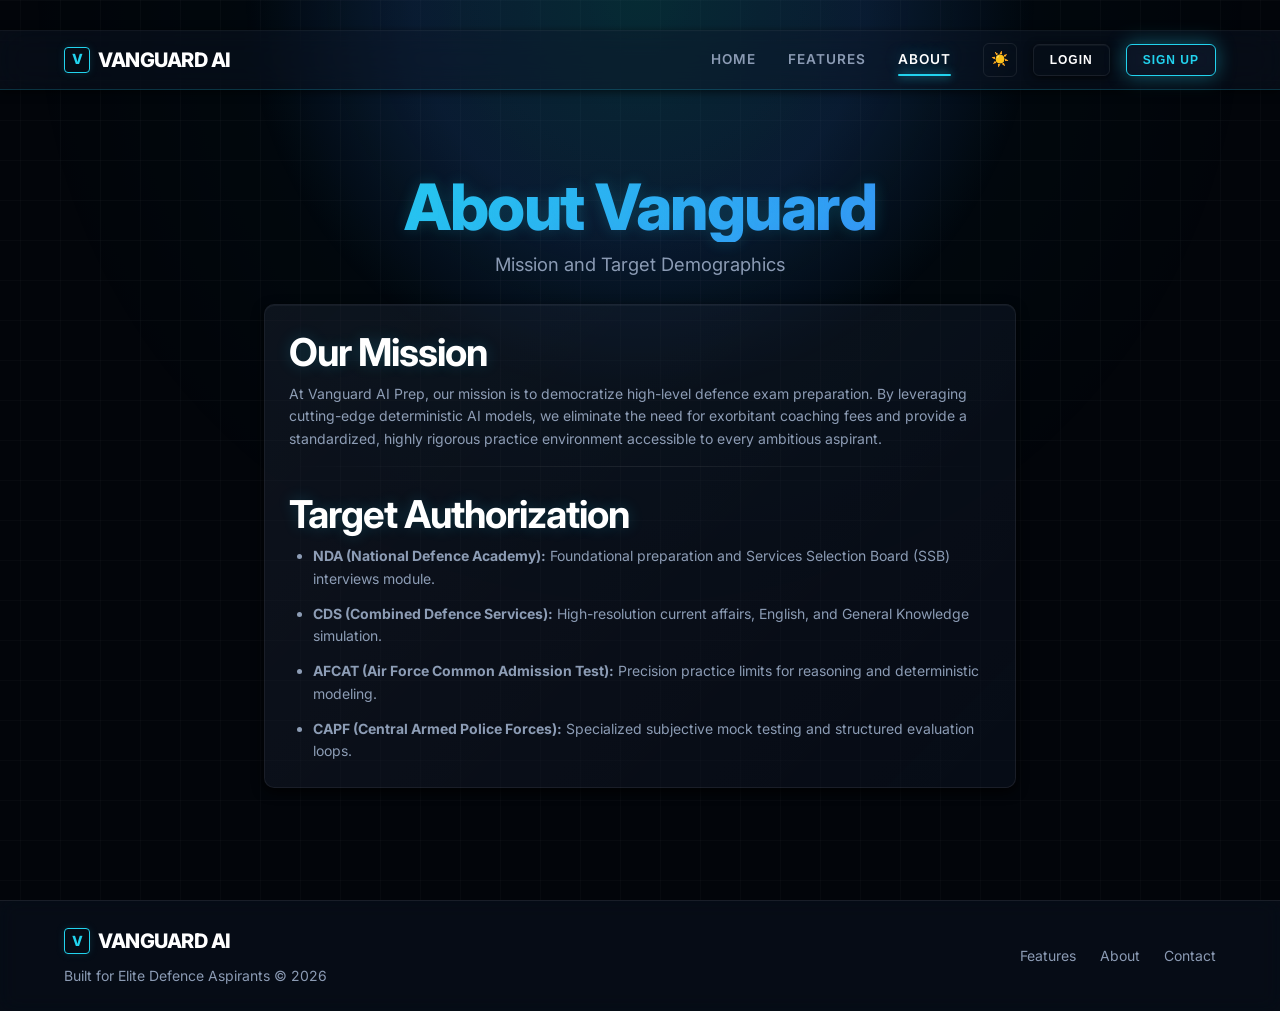
==== commit b5fc8c9e: "updates in ui" ====
--- a/about.html
+++ b/about.html
@@ -15,6 +15,7 @@
     </script>
 </head>
 <body>
+    <div class="grid-background"></div>
     <header class="navbar">
         <div class="container navbar-inner">
             <a href="index.html" class="logo">
--- a/css/style.css
+++ b/css/style.css
@@ -123,7 +123,13 @@
     -webkit-font-smoothing: antialiased;
     overflow-x: hidden;
     padding-top: 60px;
-    
+    transition: background-color 0.4s ease, color 0.4s ease;
+}
+
+.grid-background {
+    position: fixed;
+    top: 0; left: 0; right: 0; bottom: 0;
+    z-index: -2;
     /* Tech Grid Background (Adapts via CSS filters or transparency) */
     background-image: 
         radial-gradient(circle at 50% 0%, var(--color-primary-glow-subtle) 0%, transparent 60%),
@@ -132,7 +138,8 @@
     background-size: 100% 100%, 40px 40px, 40px 40px;
     background-attachment: fixed;
     background-position: top center;
-    transition: background-color 0.4s ease, color 0.4s ease;
+    opacity: 0.3;
+    pointer-events: none;
 }
 
 /* Utilities */
@@ -182,8 +189,8 @@
 .flex-between { display: flex; align-items: center; justify-content: space-between; }
 
 /* Premium Typography Hierarchy */
-h1 { font-weight: 800; font-size: clamp(2.5rem, 5vw, 4rem); line-height: 1.1; margin-bottom: var(--space-xs); letter-spacing: -1.5px; }
-h2 { font-weight: 700; font-size: clamp(1.8rem, 3vw, 2.5rem); line-height: 1.2; margin-bottom: var(--space-xs); letter-spacing: -1px; }
+h1 { font-weight: 800; font-size: clamp(2.5rem, 5vw, 4rem); line-height: 1.1; margin-bottom: var(--space-xs); letter-spacing: -1.5px; text-shadow: 0 0 15px rgba(34, 211, 238, 0.2); }
+h2 { font-weight: 700; font-size: clamp(1.8rem, 3vw, 2.5rem); line-height: 1.2; margin-bottom: var(--space-xs); letter-spacing: -1px; text-shadow: 0 0 15px rgba(34, 211, 238, 0.2); }
 h3 { font-weight: 600; font-size: 1.5rem; line-height: 1.3; margin-bottom: var(--space-xs); letter-spacing: -0.5px; }
 h4, h5, h6 { font-weight: 600; line-height: 1.4; margin-bottom: var(--space-xs); }
 
--- a/css/components.css
+++ b/css/components.css
@@ -3,12 +3,12 @@
 /* System Status Bar */
 .system-status-bar { width: 100%; height: 30px; background: var(--color-surface-light); backdrop-filter: blur(12px); border-bottom: 1px solid var(--color-border); display: flex; align-items: center; justify-content: space-between; padding: 0 var(--space-md); font-size: 0.75rem; font-family: var(--font-mono); color: var(--sys-text); font-weight: 500; letter-spacing: 0.5px; text-transform: uppercase; z-index: 1001; position: fixed; top: 0; left: 0; right: 0; box-shadow: 0 1px 10px rgba(0,0,0,0.2); }
 .system-status-bar span { color: var(--sys-accent); font-weight: 600; }
-.status-indicator { display: flex; align-items: center; gap: 8px; font-weight: 600; color: var(--color-primary); text-shadow: 0 0 5px var(--color-primary-glow); }
-.status-dot { width: 8px; height: 8px; border-radius: 50%; background: var(--color-primary); box-shadow: 0 0 8px var(--color-primary); animation: pulse-slow 2s infinite; }
-@keyframes pulse-slow { 0%, 100% { transform: scale(1); opacity: 0.8; } 50% { transform: scale(1.2); opacity: 1; box-shadow: 0 0 12px var(--color-primary); } }
+.status-indicator { display: flex; align-items: center; gap: 8px; font-weight: 600; color: var(--color-success); text-shadow: 0 0 5px var(--color-secondary-glow); }
+.status-dot { width: 8px; height: 8px; border-radius: 50%; background: var(--color-success); box-shadow: 0 0 8px var(--color-success); animation: pulse-slow 2s infinite; }
+@keyframes pulse-slow { 0%, 100% { transform: scale(1); opacity: 0.8; } 50% { transform: scale(1.2); opacity: 1; box-shadow: 0 0 12px var(--color-success); } }
 
 /* Navbar */
-.navbar { position: fixed; top: 30px; left: 0; right: 0; height: 60px; background-color: var(--color-bg-light); backdrop-filter: blur(16px); -webkit-backdrop-filter: blur(16px); border-bottom: 1px solid var(--color-border); z-index: 1000; display: flex; align-items: center; opacity: 0; visibility: hidden; transition: opacity 0.3s ease, visibility 0.3s ease, background-color 0.3s ease, border-color 0.3s ease; box-shadow: var(--shadow-sm); }
+.navbar { position: fixed; top: 30px; left: 0; right: 0; height: 60px; background-color: var(--color-bg-light); backdrop-filter: blur(16px); -webkit-backdrop-filter: blur(16px); border-bottom: 1px solid rgba(34, 211, 238, 0.2); z-index: 1000; display: flex; align-items: center; opacity: 0; visibility: hidden; transition: opacity 0.3s ease, visibility 0.3s ease, background-color 0.3s ease, border-color 0.3s ease; box-shadow: var(--shadow-sm); }
 .navbar.is-visible { opacity: 1; visibility: visible; }
 .navbar-inner { display: flex; justify-content: space-between; align-items: center; width: 100%; }
 
@@ -18,7 +18,7 @@
 .nav-links { display: none; gap: 2rem; align-items: center; }
 @media (min-width: 768px) { .nav-links { display: flex; } }
 .nav-links a { font-weight: 600; font-size: 0.85rem; color: var(--color-text-muted); position: relative; text-transform: uppercase; letter-spacing: 1px; transition: color 0.3s ease; }
-.nav-links a:hover, .nav-links a.active { color: var(--color-text); text-shadow: 0 0 10px rgba(255,255,255,0.2); }
+.nav-links a:hover, .nav-links a.active { color: var(--color-text); text-shadow: 0 0 15px rgba(34, 211, 238, 0.4); }
 .nav-links a.active::after { content: ''; position: absolute; bottom: -6px; left: 0; width: 100%; height: 2px; background: var(--color-primary); border-radius: 2px; box-shadow: 0 0 10px var(--color-primary); }
 
 .menu-toggle { display: flex; background: transparent; border: none; cursor: pointer; width: 22px; height: 20px; flex-direction: column; justify-content: space-around; padding: 0; }
@@ -34,8 +34,8 @@
 
 /* Buttons */
 .btn { display: inline-flex; align-items: center; justify-content: center; gap: 0.5rem; padding: 0.6rem 1.4rem; border-radius: var(--radius-sm); font-weight: 600; font-size: 0.85rem; text-transform: uppercase; letter-spacing: 1px; cursor: pointer; transition: all 0.3s cubic-bezier(0.2, 0.8, 0.2, 1); border: 1px solid transparent; box-shadow: var(--shadow-sm); }
-.btn-primary { background: var(--color-surface-light); color: var(--color-primary); border: 1px solid var(--color-primary); backdrop-filter: blur(8px); }
-.btn-primary:hover { font-weight: 700; color: #fff; background: var(--gradient-primary); box-shadow: 0 8px 25px rgba(59, 130, 246, 0.3), inset 0 0 10px rgba(255, 255, 255, 0.2); transform: scale(1.03) translateY(-1px); }
+.btn-primary { background: var(--color-surface-light); color: var(--color-primary); border: 1px solid var(--color-primary); backdrop-filter: blur(8px); box-shadow: 0 0 20px rgba(34, 211, 238, 0.4); }
+.btn-primary:hover { font-weight: 700; color: #fff; background: var(--gradient-primary); box-shadow: 0 0 30px rgba(34, 211, 238, 0.7), inset 0 0 10px rgba(255, 255, 255, 0.2); transform: scale(1.03) translateY(-1px); }
 .btn-primary:active { transform: scale(0.98) translateY(1px); box-shadow: 0 0 5px var(--color-primary-glow); }
 .btn-outline { background-color: transparent; color: var(--color-text); border: 1px solid var(--color-border); }
 .btn-outline:hover { background-color: rgba(59, 130, 246, 0.05); border-color: var(--color-accent); color: var(--color-accent); box-shadow: inset 0 0 15px rgba(59, 130, 246, 0.15); transform: scale(1.02); }
@@ -96,6 +96,21 @@
 
 /* Hero Section */
 .hero-wrapper { position: relative; overflow: hidden; padding-top: 100px; padding-bottom: 40px; }
+.hero-wrapper::before {
+  content: "";
+  position: absolute;
+  width: 600px;
+  height: 600px;
+  background: radial-gradient(
+    circle,
+    rgba(34, 211, 238, 0.15),
+    transparent 70%
+  );
+  top: 50%;
+  left: 50%;
+  transform: translate(-50%, -50%);
+  z-index: 0;
+}
 .hero-glow { position: absolute; top: 0; left: 50%; transform: translateX(-50%); width: 800px; height: 400px; background: radial-gradient(ellipse at top, var(--color-primary-glow-subtle) 0%, rgba(59, 130, 246, 0.15) 40%, transparent 70%); z-index: -1; pointer-events: none; }
 .hero-subtitle { font-size: clamp(1rem, 1.5vw, 1.15rem); color: var(--color-text-muted); max-width: 650px; margin: 0 auto var(--space-md); line-height: 1.6; }
 .trust-line { font-family: var(--font-mono); font-size: 0.8rem; text-transform: uppercase; letter-spacing: 2px; color: var(--color-primary); margin-bottom: var(--space-sm); display: flex; align-items: center; justify-content: center; gap: 0.8rem; text-shadow: 0 0 8px var(--color-primary-glow); }
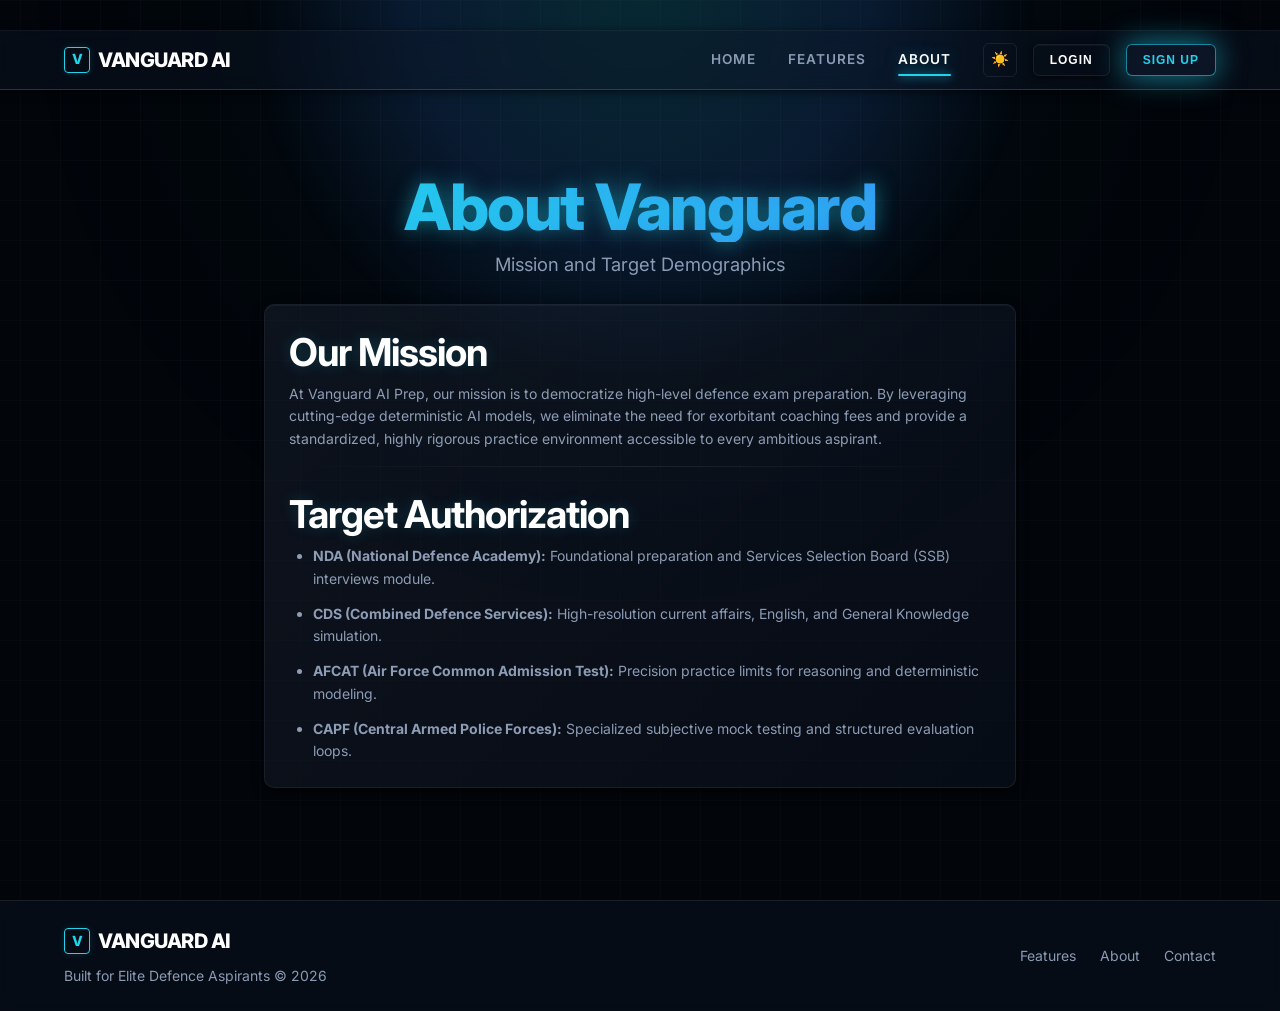
==== commit 37e43bf5: "Final version: cyber UI + UX + AI system + PDF fixes + responsiveness" ====
--- a/about.html
+++ b/about.html
@@ -69,6 +69,7 @@
             </div>
         </div>
     </footer>
+    <script src="js/auth.js"></script>
     <script src="js/main.js"></script>
 </body>
 </html>
--- a/css/style.css
+++ b/css/style.css
@@ -138,7 +138,7 @@
     background-size: 100% 100%, 40px 40px, 40px 40px;
     background-attachment: fixed;
     background-position: top center;
-    opacity: 0.3;
+    opacity: 0.25;
     pointer-events: none;
 }
 
@@ -252,3 +252,123 @@
     width: 100%;
 }
 .border-top { border-top: 1px solid var(--color-border); }
+
+/* --- Vanguard AI Prep Critical Fixes Addendum --- */
+
+/* 1. DROPDOWN VISIBILITY FIX */
+select, option {
+  background: #0f172a;
+  color: #ffffff;
+}
+
+select:focus, option:hover {
+  background: #1e293b;
+  color: #22d3ee;
+}
+
+/* 3. PDF TEXT VISIBILITY & FULL CAPTURE FIX (CRITICAL) */
+@media print {
+  * {
+    color: #000000 !important;
+    background: transparent !important;
+    -webkit-print-color-adjust: exact;
+    print-color-adjust: exact;
+  }
+
+  body {
+    color: #000000 !important;
+    background: #ffffff !important;
+  }
+
+  .output-area,
+  .output-card,
+  .output-container {
+    height: auto !important;
+    overflow: visible !important;
+    page-break-inside: avoid;
+    break-inside: avoid;
+    color: #000000 !important;
+    background: #ffffff !important;
+  }
+
+  .output-card {
+    page-break-inside: avoid !important;
+    break-inside: avoid !important;
+    height: auto !important;
+    overflow: visible !important;
+  }
+
+  .correct-answer {
+    color: #065f46 !important;
+    font-weight: bold !important;
+  }
+
+  .question,
+  .output-headline,
+  .report-heading {
+    color: #111827 !important;
+  }
+
+  .explanation,
+  .text-muted,
+  .report-text {
+    color: #1f2937 !important;
+  }
+
+  .evaluation-block {
+    color: #000000 !important;
+    background: #f9fafb !important;
+    border-color: #d1d5db !important;
+  }
+
+  .text-gradient {
+    -webkit-text-fill-color: #000000 !important;
+    color: #000000 !important;
+  }
+
+  p, li, div, span {
+    word-wrap: break-word;
+    white-space: normal;
+  }
+
+  /* Remove decorative elements that don't print well */
+  .grid-background,
+  .hero-glow,
+  .status-dot,
+  .panel-actions,
+  .system-status-bar {
+    display: none !important;
+  }
+}
+
+/* 4. MOBILE RESPONSIVENESS FIX */
+@media (max-width: 768px) {
+  .hero-title {
+    font-size: 1.8rem;
+    line-height: 1.3;
+    text-align: center;
+  }
+
+  .navbar {
+    flex-direction: column;
+    gap: 10px;
+  }
+
+  .nav-links {
+    flex-wrap: wrap;
+    justify-content: center;
+  }
+
+  .hero-buttons {
+    flex-direction: column;
+    gap: 10px;
+  }
+
+  .container {
+    padding: 0 15px;
+  }
+
+  .output-area {
+    padding: 10px;
+  }
+}
--- a/css/components.css
+++ b/css/components.css
@@ -3,12 +3,12 @@
 /* System Status Bar */
 .system-status-bar { width: 100%; height: 30px; background: var(--color-surface-light); backdrop-filter: blur(12px); border-bottom: 1px solid var(--color-border); display: flex; align-items: center; justify-content: space-between; padding: 0 var(--space-md); font-size: 0.75rem; font-family: var(--font-mono); color: var(--sys-text); font-weight: 500; letter-spacing: 0.5px; text-transform: uppercase; z-index: 1001; position: fixed; top: 0; left: 0; right: 0; box-shadow: 0 1px 10px rgba(0,0,0,0.2); }
 .system-status-bar span { color: var(--sys-accent); font-weight: 600; }
-.status-indicator { display: flex; align-items: center; gap: 8px; font-weight: 600; color: var(--color-success); text-shadow: 0 0 5px var(--color-secondary-glow); }
+.status-indicator { display: flex; align-items: center; gap: 8px; font-weight: 600; color: #22c55e; text-shadow: 0 0 8px rgba(34, 197, 94, 0.4); }
 .status-dot { width: 8px; height: 8px; border-radius: 50%; background: var(--color-success); box-shadow: 0 0 8px var(--color-success); animation: pulse-slow 2s infinite; }
 @keyframes pulse-slow { 0%, 100% { transform: scale(1); opacity: 0.8; } 50% { transform: scale(1.2); opacity: 1; box-shadow: 0 0 12px var(--color-success); } }
 
 /* Navbar */
-.navbar { position: fixed; top: 30px; left: 0; right: 0; height: 60px; background-color: var(--color-bg-light); backdrop-filter: blur(16px); -webkit-backdrop-filter: blur(16px); border-bottom: 1px solid rgba(34, 211, 238, 0.2); z-index: 1000; display: flex; align-items: center; opacity: 0; visibility: hidden; transition: opacity 0.3s ease, visibility 0.3s ease, background-color 0.3s ease, border-color 0.3s ease; box-shadow: var(--shadow-sm); }
+.navbar { position: fixed; top: 30px; left: 0; right: 0; height: 60px; background-color: var(--color-bg-light); backdrop-filter: blur(10px); -webkit-backdrop-filter: blur(10px); border-bottom: 1px solid rgba(34, 211, 238, 0.25); z-index: 1000; display: flex; align-items: center; opacity: 0; visibility: hidden; transition: opacity 0.3s ease, visibility 0.3s ease, background-color 0.3s ease, border-color 0.3s ease; box-shadow: var(--shadow-sm); }
 .navbar.is-visible { opacity: 1; visibility: visible; }
 .navbar-inner { display: flex; justify-content: space-between; align-items: center; width: 100%; }
 
@@ -34,8 +34,8 @@
 
 /* Buttons */
 .btn { display: inline-flex; align-items: center; justify-content: center; gap: 0.5rem; padding: 0.6rem 1.4rem; border-radius: var(--radius-sm); font-weight: 600; font-size: 0.85rem; text-transform: uppercase; letter-spacing: 1px; cursor: pointer; transition: all 0.3s cubic-bezier(0.2, 0.8, 0.2, 1); border: 1px solid transparent; box-shadow: var(--shadow-sm); }
-.btn-primary { background: var(--color-surface-light); color: var(--color-primary); border: 1px solid var(--color-primary); backdrop-filter: blur(8px); box-shadow: 0 0 20px rgba(34, 211, 238, 0.4); }
-.btn-primary:hover { font-weight: 700; color: #fff; background: var(--gradient-primary); box-shadow: 0 0 30px rgba(34, 211, 238, 0.7), inset 0 0 10px rgba(255, 255, 255, 0.2); transform: scale(1.03) translateY(-1px); }
+.btn-primary { background: var(--color-surface-light); color: var(--color-primary); border: 1px solid rgba(34, 211, 238, 0.6); backdrop-filter: blur(8px); box-shadow: 0 0 30px rgba(34, 211, 238, 0.6); }
+.btn-primary:hover { font-weight: 700; color: #fff; background: var(--gradient-primary); box-shadow: 0 0 45px rgba(34, 211, 238, 0.9), inset 0 0 10px rgba(255, 255, 255, 0.2); transform: scale(1.03); }
 .btn-primary:active { transform: scale(0.98) translateY(1px); box-shadow: 0 0 5px var(--color-primary-glow); }
 .btn-outline { background-color: transparent; color: var(--color-text); border: 1px solid var(--color-border); }
 .btn-outline:hover { background-color: rgba(59, 130, 246, 0.05); border-color: var(--color-accent); color: var(--color-accent); box-shadow: inset 0 0 15px rgba(59, 130, 246, 0.15); transform: scale(1.02); }
@@ -99,12 +99,12 @@
 .hero-wrapper::before {
   content: "";
   position: absolute;
-  width: 600px;
-  height: 600px;
+  width: 700px;
+  height: 700px;
   background: radial-gradient(
     circle,
-    rgba(34, 211, 238, 0.15),
-    transparent 70%
+    rgba(34, 211, 238, 0.25),
+    transparent 65%
   );
   top: 50%;
   left: 50%;
@@ -112,6 +112,7 @@
   z-index: 0;
 }
 .hero-glow { position: absolute; top: 0; left: 50%; transform: translateX(-50%); width: 800px; height: 400px; background: radial-gradient(ellipse at top, var(--color-primary-glow-subtle) 0%, rgba(59, 130, 246, 0.15) 40%, transparent 70%); z-index: -1; pointer-events: none; }
+.hero-title { text-shadow: 0 0 20px rgba(34, 211, 238, 0.5); }
 .hero-subtitle { font-size: clamp(1rem, 1.5vw, 1.15rem); color: var(--color-text-muted); max-width: 650px; margin: 0 auto var(--space-md); line-height: 1.6; }
 .trust-line { font-family: var(--font-mono); font-size: 0.8rem; text-transform: uppercase; letter-spacing: 2px; color: var(--color-primary); margin-bottom: var(--space-sm); display: flex; align-items: center; justify-content: center; gap: 0.8rem; text-shadow: 0 0 8px var(--color-primary-glow); }
 .trust-line::before, .trust-line::after { content: ''; height: 1px; width: 40px; background: linear-gradient(90deg, transparent, var(--color-primary), transparent); opacity: 0.5; }
@@ -136,7 +137,8 @@
 }
 
 /* AI Output Console (Terminal Style) */
-.output-area { background-color: rgba(0,0,0,0.3); border: 1px solid var(--color-border); border-radius: var(--radius-sm); padding: var(--space-md); flex: 1; overflow-y: auto; font-size: 0.85rem; display: flex; flex-direction: column; font-family: var(--font-mono); color: var(--color-text); position: relative; box-shadow: inset 0 4px 15px rgba(0,0,0,0.2); }
+.output-area { background-color: rgba(0,0,0,0.3); border: 1px solid var(--color-border); border-radius: var(--radius-sm); padding: var(--space-md); flex: 1; overflow-y: auto; font-size: 0.85rem; display: flex; flex-direction: column; font-family: var(--font-mono); color: var(--color-text); position: relative; box-shadow: inset 0 4px 15px rgba(0,0,0,0.2); height: auto; min-height: 200px; }
+p { word-wrap: break-word; white-space: normal; }
 .output-area.active-processing { border-color: var(--color-border-active); box-shadow: inset 0 4px 15px rgba(0,0,0,0.2), 0 0 10px var(--color-primary-glow-subtle); }
 .output-area.empty { justify-content: center; align-items: center; color: rgba(100, 116, 139, 0.5); }
 
@@ -185,7 +187,7 @@
 .utility-btns { display: flex; gap: 8px; }
 
 /* Structured Output UI */
-.output-card { background: rgba(255,255,255,0.02); border: 1px solid var(--color-border); border-radius: var(--radius-sm); padding: var(--space-sm) var(--space-md); margin-bottom: var(--space-md); position: relative; overflow: hidden; }
+.output-card { background: rgba(255,255,255,0.02); border: 1px solid var(--color-border); border-radius: var(--radius-sm); padding: var(--space-sm) var(--space-md); margin-bottom: var(--space-md); position: relative; overflow: visible; height: auto; page-break-inside: avoid; break-inside: avoid; }
 .output-card::before { content: ''; position: absolute; left: 0; top: 0; bottom: 0; width: 3px; background: var(--color-primary); }
 .output-headline { font-size: 1.1rem; color: var(--color-text); margin-bottom: var(--space-xs); line-height: 1.4; display: flex; justify-content: space-between; }
 .output-meta { font-size: 0.75rem; color: var(--color-primary); font-family: var(--font-mono); display: block; margin-bottom: var(--space-xs); text-transform: uppercase; letter-spacing: 1px; }
@@ -206,3 +208,148 @@
 
 /* Keep hidden overrides last */
 .hidden { display: none !important; }
+
+/* Light Theme Contrast Enhancements */
+[data-theme="light"] .badge,
+[data-theme="light"] .system-status-bar {
+  color: #1e293b;
+  background: rgba(0, 0, 0, 0.05);
+}
+
+/* ============================================================
+   VANGUARD AI — PROMPT ENGINE & VALIDATION LAYER STYLES
+   ============================================================ */
+
+/* Count / Status Badge in output meta */
+.output-count-badge {
+    display: inline-flex;
+    align-items: center;
+    gap: 4px;
+    font-family: var(--font-mono);
+    font-size: 0.7rem;
+    font-weight: 700;
+    padding: 2px 8px;
+    border-radius: 3px;
+    background: rgba(34, 197, 94, 0.12);
+    color: var(--color-success);
+    border: 1px solid rgba(34, 197, 94, 0.3);
+    text-transform: uppercase;
+    letter-spacing: 0.5px;
+}
+.output-count-badge.warn {
+    background: rgba(250, 204, 21, 0.1);
+    color: var(--color-warning);
+    border-color: rgba(250, 204, 21, 0.3);
+}
+
+/* Day Plan Timeline Cards */
+.plan-day-card {
+    border: 1px solid var(--color-border);
+    border-radius: var(--radius-sm);
+    padding: var(--space-sm);
+    margin-bottom: var(--space-xs);
+    background: rgba(0,0,0,0.08);
+    transition: all 0.25s ease;
+    position: relative;
+    overflow: hidden;
+}
+.plan-day-card::before {
+    content: '';
+    position: absolute;
+    left: 0;
+    top: 0;
+    bottom: 0;
+    width: 2px;
+    background: var(--color-primary);
+    opacity: 0.3;
+    transition: opacity 0.2s ease;
+}
+.plan-day-card:hover {
+    border-color: var(--color-primary);
+    background: rgba(34, 211, 238, 0.02);
+    transform: translateX(2px);
+}
+.plan-day-card:hover::before {
+    opacity: 1;
+}
+
+/* Validation Error Card */
+.validation-error-card {
+    background: rgba(239, 68, 68, 0.05);
+    border: 1px solid rgba(239, 68, 68, 0.3);
+    border-left: 4px solid var(--color-error);
+    border-radius: var(--radius-sm);
+    padding: var(--space-sm) var(--space-md);
+    font-family: var(--font-mono);
+}
+
+/* Text utilities for engine layer */
+.text-xs { font-size: 0.72rem; }
+.text-md { font-size: 1.1rem; }
+.font-weight-700 { font-weight: 700; }
+.pb-sm { padding-bottom: var(--space-sm); }
+.pt-sm { padding-top: var(--space-sm); }
+.border-bottom { border-bottom: 1px solid var(--color-border); }
+.text-success { color: var(--color-success); }
+.text-warning { color: var(--color-warning); }
+.text-error { color: var(--color-error); }
+.mt-xs { margin-top: var(--space-xs); }
+.align-center { align-items: center; }
+
+/* Module label pills in MCQ output */
+.question-number-pill {
+    display: inline-flex;
+    align-items: center;
+    justify-content: center;
+    width: 28px;
+    height: 28px;
+    border-radius: 50%;
+    background: rgba(34, 211, 238, 0.1);
+    border: 1px solid var(--color-primary);
+    color: var(--color-primary);
+    font-family: var(--font-mono);
+    font-size: 0.7rem;
+    font-weight: 700;
+    flex-shrink: 0;
+}
+
+/* SSB Readiness verdict indicator */
+.verdict-bar {
+    height: 4px;
+    border-radius: 2px;
+    margin-top: 6px;
+    background: var(--color-border);
+    overflow: hidden;
+}
+.verdict-bar-fill {
+    height: 100%;
+    border-radius: 2px;
+    background: var(--gradient-primary);
+    animation: expand-bar 1s ease forwards;
+}
+@keyframes expand-bar {
+    from { width: 0%; }
+    to { width: var(--bar-width, 70%); }
+}
+
+/* Data flow status indicator in system bar */
+.flow-indicator {
+    display: inline-flex;
+    align-items: center;
+    gap: 4px;
+    font-size: 0.65rem;
+    font-family: var(--font-mono);
+    color: var(--color-success);
+    text-shadow: 0 0 6px rgba(34, 197, 94, 0.4);
+    animation: pulse-opacity 2s ease-in-out infinite;
+}
+.flow-indicator::before {
+    content: '';
+    width: 5px;
+    height: 5px;
+    border-radius: 50%;
+    background: var(--color-success);
+    box-shadow: 0 0 6px var(--color-success);
+    animation: pulse-slow 1.5s infinite;
+}
+
